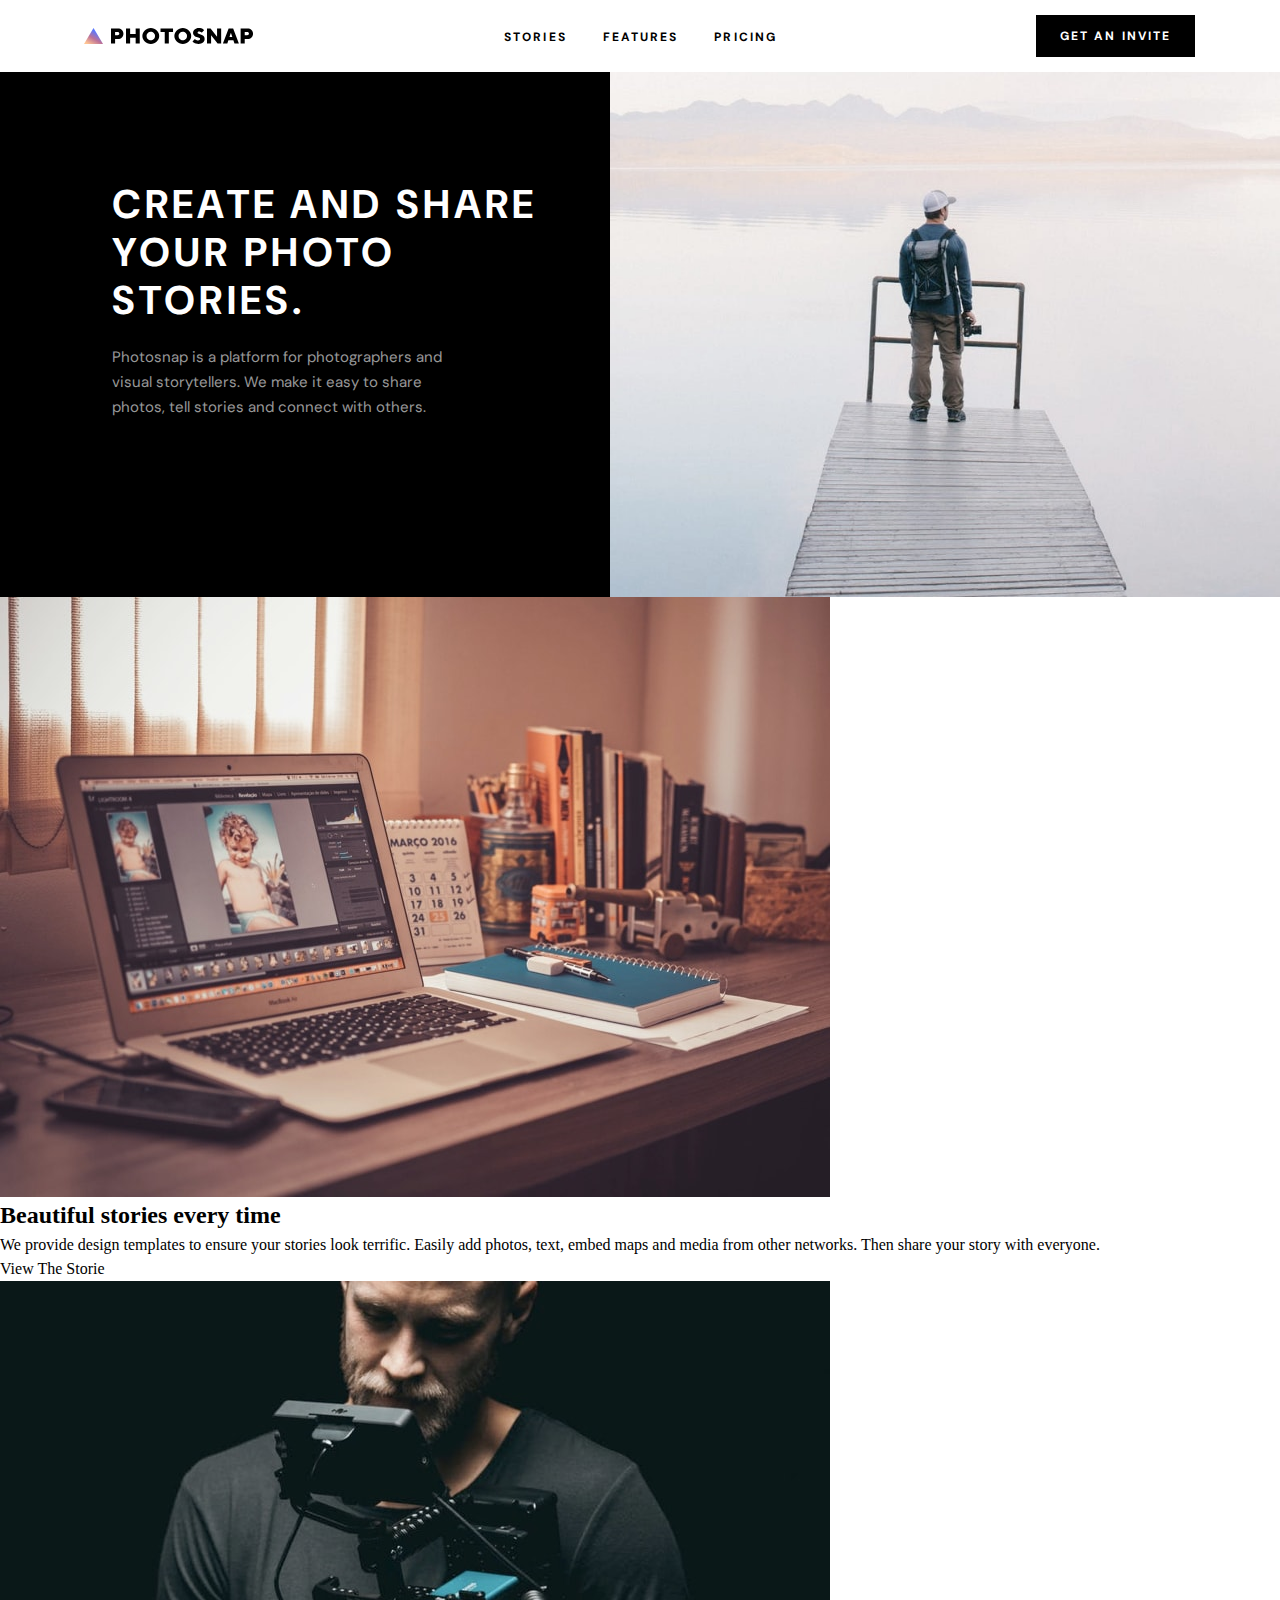
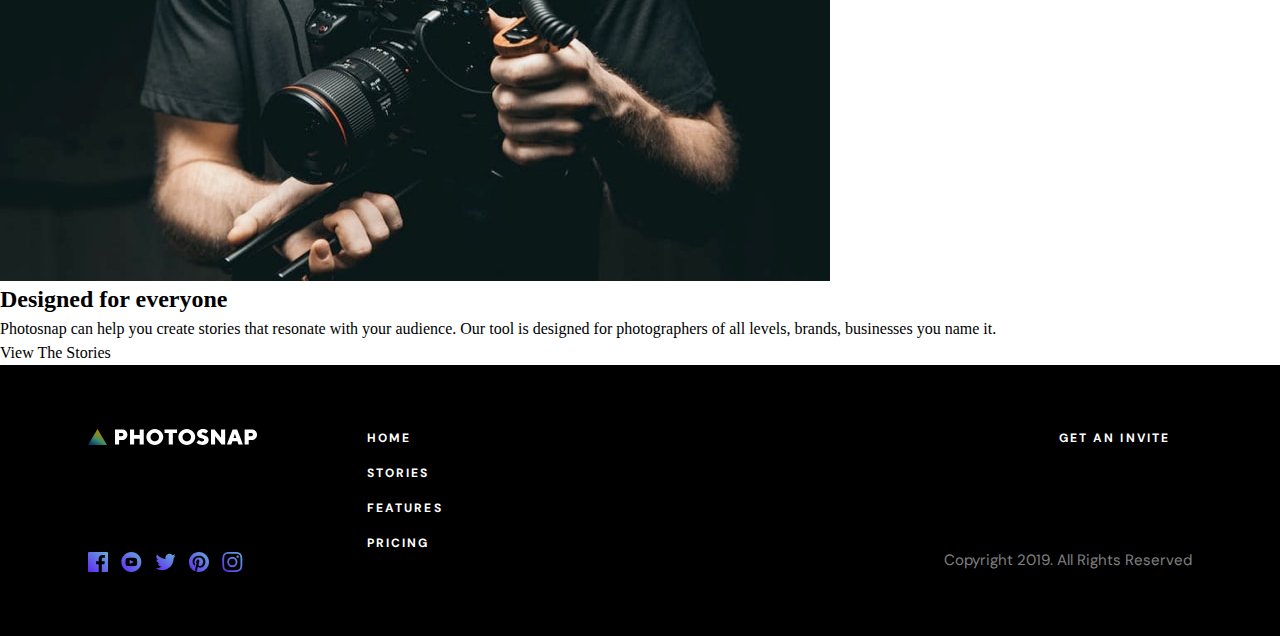
==== index.html @ b0235570 "Benefits Section [HTML]" ====
<!DOCTYPE html>
<html lang="en">
  <head>
    <meta charset="UTF-8" />
    <meta name="viewport" content="width=device-width, initial-scale=1.0" />
    <link rel="stylesheet" href="./css/style.css" />
    <link rel="preconnect" href="https://fonts.googleapis.com" />
    <link rel="preconnect" href="https://fonts.gstatic.com" crossorigin />
    <link
      href="https://fonts.googleapis.com/css2?family=Big+Shoulders+Display:wght@100;200;300;400;500;600;700;800;900&family=DM+Sans:wght@400;500;700&display=swap"
      rel="stylesheet"
    />
    <script src="./js/index.js" defer></script>
    <title>Photosnap</title>
  </head>
  <body>
    <header class="header">
      <div class="header__content">
        <a
          class="header__logo"
          href="./index.html"
          aria-label="Home - Photosnap"
        >
          <img src="./assets/shared/desktop/logo.svg" alt="" />
        </a>
        <nav class="header__nav" aria-label="main">
          <button
            class="header__nav-toggle"
            aria-expanded="false"
            aria-controls="header__nav-menu-list"
            aria-label="menu"
          >
            <span class="header__nav-toggle-line"></span>
            <span class="header__nav-toggle-line"></span>
            <span class="header__nav-toggle-line"></span>
          </button>

          <div class="header__nav-menu">
            <ul class="header__nav-menu-list" role="list">
              <li class="header__nav-menu-item" role="listitem">
                <a href="./stories.html" class="header__nav-menu-link"
                  >Stories</a
                >
              </li>
              <li class="header__nav-menu-item" role="listitem">
                <a href="./features.html" class="header__nav-menu-link"
                  >Features</a
                >
              </li>
              <li class="header__nav-menu-item" role="listitem">
                <a href="./pricing.html" class="header__nav-menu-link"
                  >Pricing</a
                >
              </li>
            </ul>

            <a href="" class="header__nav-menu-btn button">Get an invite</a>
          </div>
        </nav>
      </div>
    </header>

    <main>
      <section class="intro-section">
        <picture class="intro-section__picture">
          <source
            media="(min-width: 62.5rem)"
            srcset="./assets/home/desktop/create-and-share.jpg"
          />
          <source
            media="(min-width: 46.88rem)"
            srcset="./assets/home/tablet/create-and-share.jpg"
          />
          <img src="./assets/home/mobile/create-and-share.jpg" alt="" />
        </picture>

        <div class="intro-section__content">
          <h1 class="intro-section__heading">
            Create and share your photo stories.
          </h1>
          <p class="intro-section__text">
            Photosnap is a platform for photographers and visual storytellers.
            We make it easy to share photos, tell stories and connect with
            others.
          </p>
          <a href="/" class="intro-section__link link">
            <span class="link__text">Get an invite</span>
            <span>
              <img
                class="link__icon"
                src="./assets/shared/desktop/arrow-white.svg"
                alt=""
              />
            </span>
          </a>
        </div>
      </section>

      <section class="benefits-section">
        <div class="benefits-section__row">
          <picture class="benefits-section__picture">
            <source
              media="(min-width: 62.5rem)"
              srcset="./assets/home/desktop/beautiful-stories.jpg"
            />
            <source
              media="(min-width: 46.88rem)"
              srcset="./assets/home/tablet/beautiful-stories.jpg"
            />
            <img src="./assets/home/mobile/beautiful-stories.jpg" alt="" />
          </picture>

          <div class="benefits-section__content benefits-section__content--one">
            <h2
              class="benefits-section__heading benefits-section__heading--black"
            >
              Beautiful stories every time
            </h2>
            <p class="benefits-section__text benefits-section__text--black">
              We provide design templates to ensure your stories look terrific.
              Easily add photos, text, embed maps and media from other networks.
              Then share your story with everyone.
            </p>
            <a href="/" class="benefits-section__link link">
              <span class="link__text link__text--black">View The Storie</span>
              <span>
                <img
                  class="link__icon"
                  src="./assets/shared/desktop/arrow-black.svg"
                  alt=""
                />
              </span>
            </a>
          </div>
        </div>
        <div class="benefits-section__row benefits-section__row--reverse">
          <picture
            class="benefits-section__picture benefits-section__picture--reverse"
          >
            <source
              media="(min-width: 62.5rem)"
              srcset="./assets/home/desktop/designed-for-everyone.jpg"
            />
            <source
              media="(min-width: 46.88rem)"
              srcset="./assets/home/tablet/designed-for-everyone.jpg"
            />
            <img src="./assets/home/mobile/designed-for-everyone.jpg" alt="" />
          </picture>
          <div class="benefits-section__content benefits-section__content--two">
            <h2 class="benefits-section__heading">Designed for everyone</h2>
            <p class="benefits-section__text">
              Photosnap can help you create stories that resonate with your
              audience. Our tool is designed for photographers of all levels,
              brands, businesses you name it.
            </p>
            <a href="/" class="benefits-section__link link">
              <span class="link__text link__text--black">View The Stories</span>
              <span>
                <img
                  class="link__icon"
                  src="./assets/shared/desktop/arrow-black.svg"
                  alt=""
                />
              </span>
            </a>
          </div>
        </div>
      </section>
    </main>

    <footer class="footer">
      <div class="footer__content">
        <div class="footer__content-container footer__content-container--one">
          <a
            href="./index.html"
            class="footer__logo"
            aria-label="Home - Photosnap"
            ><img src="./assets/shared/desktop/logo.svg" alt=""
          /></a>

          <ul class="footer__social-list" role="list">
            <li class="footer__social-item" role="listitem">
              <a href="/" aria-label="Facebook">
                <svg xmlns="http://www.w3.org/2000/svg" width="20" height="20">
                  <defs>
                    <linearGradient id="a" x1="100%" x2="0%" y1="0%" y2="100%">
                      <stop offset="0%" stop-color="#63AFDB" />
                      <stop offset="100%" stop-color="#6028F1" />
                    </linearGradient>
                  </defs>
                  <path
                    fill="url(#a)"
                    d="M18.896 0H1.104C.494 0 0 .494 0 1.104v17.793C0 19.506.494 20 1.104 20h9.58v-7.745H8.076V9.237h2.606V7.01c0-2.583 1.578-3.99 3.883-3.99 1.104 0 2.052.082 2.329.119v2.7h-1.598c-1.254 0-1.496.597-1.496 1.47v1.928h2.989l-.39 3.018h-2.6V20h5.098c.608 0 1.102-.494 1.102-1.104V1.104C20 .494 19.506 0 18.896 0z"
                  />
                </svg>
              </a>
            </li>
            <li class="footer__social-item" role="listitem">
              <a href="/" aria-label="YouTube">
                <svg xmlns="http://www.w3.org/2000/svg" width="21" height="20">
                  <defs>
                    <linearGradient id="a" x1="0%" x2="100%" y1="100%" y2="0%">
                      <stop offset="0%" stop-color="#D3205A" />
                      <stop offset="100%" stop-color="#FF5A5A" />
                    </linearGradient>
                  </defs>
                  <path
                    fill="url(#a)"
                    d="M43.33 0c-5.523 0-10 4.478-10 10 0 5.523 4.477 10 10 10s10-4.477 10-10c0-5.522-4.477-10-10-10zm3.7 14.077c-1.75.12-5.653.12-7.402 0-1.896-.13-2.117-1.059-2.131-4.077.014-3.024.237-3.947 2.131-4.077 1.75-.12 5.652-.12 7.403 0 1.897.13 2.117 1.059 2.132 4.077-.015 3.024-.237 3.947-2.132 4.077zm-5.367-6.029l4.098 1.949-4.098 1.955V8.048z"
                    transform="translate(-33)"
                  />
                </svg>
              </a>
            </li>
            <li class="footer__social-item" role="listitem">
              <a href="/" aria-label="Twitter">
                <svg xmlns="http://www.w3.org/2000/svg" width="21" height="18">
                  <defs>
                    <linearGradient
                      id="a"
                      x1="100%"
                      x2="0%"
                      y1="16.979%"
                      y2="83.021%"
                    >
                      <stop offset="0%" stop-color="#65FFEB" />
                      <stop offset="100%" stop-color="#27718A" />
                    </linearGradient>
                  </defs>
                  <path
                    fill="url(#a)"
                    d="M86.66 3.797a8.192 8.192 0 01-2.357.646 4.11 4.11 0 001.805-2.27 8.22 8.22 0 01-2.606.996 4.096 4.096 0 00-2.995-1.296c-2.65 0-4.596 2.472-3.998 5.038a11.648 11.648 0 01-8.457-4.287 4.109 4.109 0 001.27 5.478 4.086 4.086 0 01-1.858-.513c-.045 1.901 1.318 3.68 3.291 4.075a4.113 4.113 0 01-1.853.07 4.106 4.106 0 003.833 2.85 8.25 8.25 0 01-6.075 1.7 11.616 11.616 0 006.29 1.843c7.618 0 11.922-6.434 11.662-12.205a8.354 8.354 0 002.048-2.124z"
                    transform="translate(-66 -1)"
                  />
                </svg>
              </a>
            </li>
            <li class="footer__social-item" role="listitem">
              <a href="/" aria-label="Pinterest">
                <svg xmlns="http://www.w3.org/2000/svg" width="20" height="20">
                  <defs>
                    <linearGradient id="a" x1="100%" x2="0%" y1="0%" y2="100%">
                      <stop offset="0%" stop-color="#F6C683" />
                      <stop offset="100%" stop-color="#DE3838" />
                    </linearGradient>
                  </defs>
                  <path
                    fill="url(#a)"
                    d="M109.99 0c-5.522 0-10 4.477-10 10 0 4.237 2.636 7.855 6.356 9.312-.088-.791-.167-2.005.035-2.868.181-.78 1.172-4.97 1.172-4.97s-.299-.6-.299-1.486c0-1.39.806-2.428 1.81-2.428.852 0 1.264.64 1.264 1.408 0 .858-.546 2.14-.828 3.33-.236.995.5 1.807 1.48 1.807 1.778 0 3.144-1.874 3.144-4.58 0-2.393-1.72-4.068-4.176-4.068-2.845 0-4.515 2.135-4.515 4.34 0 .859.33 1.781.744 2.281a.3.3 0 01.069.288l-.278 1.133c-.044.183-.145.223-.335.134-1.249-.581-2.03-2.407-2.03-3.874 0-3.154 2.292-6.052 6.608-6.052 3.469 0 6.165 2.473 6.165 5.776 0 3.447-2.173 6.22-5.19 6.22-1.013 0-1.965-.525-2.291-1.148l-.623 2.378c-.226.869-.835 1.958-1.244 2.621.937.29 1.931.446 2.962.446 5.523 0 10-4.477 10-10s-4.477-10-10-10z"
                    transform="translate(-100)"
                  />
                </svg>
              </a>
            </li>
            <li class="footer__social-item" role="listitem">
              <a href="/" aria-label="Instagram">
                <svg xmlns="http://www.w3.org/2000/svg" width="21" height="20">
                  <defs>
                    <linearGradient id="a" x1="0%" x2="50%" y1="100%" y2="0%">
                      <stop offset="0%" stop-color="#FFC593" />
                      <stop offset="51.945%" stop-color="#BC7198" />
                      <stop offset="100%" stop-color="#5A77FF" />
                    </linearGradient>
                  </defs>
                  <path
                    fill="url(#a)"
                    d="M143.32 1.802c2.67 0 2.987.01 4.042.059 2.71.123 3.976 1.409 4.099 4.099.048 1.054.057 1.37.057 4.04 0 2.672-.01 2.988-.057 4.042-.124 2.687-1.387 3.975-4.1 4.099-1.054.048-1.37.058-4.041.058-2.67 0-2.987-.01-4.04-.058-2.718-.124-3.977-1.416-4.1-4.1-.048-1.054-.058-1.37-.058-4.041 0-2.67.01-2.986.058-4.04.124-2.69 1.387-3.977 4.1-4.1 1.054-.048 1.37-.058 4.04-.058zm0-1.802c-2.716 0-3.056.012-4.123.06-3.631.167-5.65 2.182-5.816 5.817-.05 1.067-.061 1.407-.061 4.123s.012 3.057.06 4.123c.167 3.632 2.182 5.65 5.817 5.817 1.067.048 1.407.06 4.123.06s3.057-.012 4.123-.06c3.629-.167 5.652-2.182 5.816-5.817.05-1.066.061-1.407.061-4.123s-.012-3.056-.06-4.122c-.163-3.629-2.18-5.65-5.816-5.817C146.377.01 146.036 0 143.32 0zm0 4.865a5.135 5.135 0 100 10.27 5.135 5.135 0 000-10.27zm0 8.468a3.333 3.333 0 110-6.666 3.333 3.333 0 010 6.666zm5.338-9.87a1.2 1.2 0 100 2.4 1.2 1.2 0 000-2.4z"
                    transform="translate(-133)"
                  />
                </svg>
              </a>
            </li>
          </ul>

          <nav class="footer__nav">
            <ul class="footer__nav-list" role="list">
              <li class="footer__nav-item" role="listitem">
                <a class="footer__nav-link" href="./index.html">Home</a>
              </li>
              <li class="footer__nav-item" role="listitem">
                <a class="footer__nav-link" href="./stories.html">Stories</a>
              </li>
              <li class="footer__nav-item" role="listitem">
                <a class="footer__nav-link" href="./features.html">Features</a>
              </li>
              <li class="footer__nav-item" role="listitem">
                <a class="footer__nav-link" href="./pricing.html">Pricing</a>
              </li>
            </ul>
          </nav>
        </div>
        <div class="footer__content-container footer__content-container--two">
          <a href="/" class="footer__link">
            <span class="footer__link-text">Get an invite</span>
            <span>
              <img
                class="footer__link-icon"
                src="./assets/shared/desktop/arrow-white.svg"
                alt=""
              />
            </span>
          </a>
          <p class="footer__copyright">Copyright 2019. All Rights Reserved</p>
        </div>
      </div>
    </footer>
  </body>
</html>
---- css/style.css ----
*,
*::before,
*::after {
  margin: 0;
  padding: 0;
  box-sizing: border-box;
  -webkit-box-sizing: border-box;
}

html:focus-within {
  scroll-behavior: smooth;
}

body {
  line-height: 1.5;
  text-rendering: optimizeSpeed;
}

img,
picture,
video,
canvas,
svg {
  max-width: 100%;
  display: block;
}

a {
  text-decoration: none;
  color: inherit;
}

p,
h1,
h2,
h3,
h4,
h5,
h6 {
  overflow-wrap: break-word;
}

ol,
ul {
  list-style: none;
}

input,
button,
textarea,
select {
  font: inherit;
  border: none;
}

a,
button {
  cursor: pointer;
}

.visually-hidden {
  border: 0 !important;
  clip: rect(1px, 1px, 1px, 1px) !important;
  -webkit-clip-path: inset(50%) !important;
  clip-path: inset(50%) !important;
  height: 1px !important;
  overflow: hidden !important;
  margin: -1px !important;
  padding: 0 !important;
  position: absolute !important;
  width: 1px !important;
  white-space: nowrap !important;
}

@media (prefers-reduced-motion: reduce) {
  html:focus-within {
    scroll-behavior: auto;
  }

  *,
  *::before,
  *::after {
    animation-duration: 0.01ms !important;
    animation-iteration-count: 1 !important;
    transition-duration: 0.01ms !important;
    scroll-behavior: auto !important;
  }
}

/* *********************** */
/* VARIABLES */
/* *********************** */

:root {
  --Font-Family: "DM Sans", sans-serif;

  --Primary-Color: hsl(0, 0%, 0%);
  --Secondary-Color: hsl(0, 0%, 87%);
  --Tertiary-Color: hsl(0, 0%, 100%);

  --Primary-Accent: hsla(0, 0%, 0%, 0.1);
}

/* *********************** */
/* BODY */
/* *********************** */

body {
  background: var(--Tertiary-Color);
}

/* *********************** */
/* HEADER */
/* *********************** */

.header {
  width: 100%;

  top: 0;
  z-index: 999;
}

.header__content {
  max-width: 74.38rem;
  position: relative;
  z-index: 99;

  display: flex;
  flex-direction: row;
  align-items: center;
  justify-content: space-between;

  background: var(--Tertiary-Color);

  padding: 0.94rem 1.5rem 0.94rem 1.5rem;
  margin: 0 auto 0 auto;
}

.header__logo {
  width: 10.63rem;
  height: 1rem;
}

@media (min-width: 47.5em) {
  .header__content {
    flex-direction: row;
    gap: 1.81rem;

    padding: 0.94rem 2.5rem 0.94rem 2.44rem;
  }

  .header__logo {
    width: 15.63rem;
    height: 1rem;
  }
}

@media (min-width: 62.5em) {
  .header__content {
    gap: 0;
  }
}

/* *********************** */
/* NAV */
/* *********************** */

[aria-controls="header__nav-menu-list"] {
  all: unset;
  display: block;

  z-index: 7;

  padding: 0.63rem;

  cursor: pointer;
}

[aria-controls="header__nav-menu-list"] .header__nav-toggle-line {
  display: block;
  width: 1.75rem;
  height: 0.13rem;

  background: var(--Primary-Color);
  margin-block: 0.25rem;
  border-radius: 0.25rem;

  transition: transform 0.5s, opacity 0.25s;
}

[aria-controls="header__nav-menu-list"][aria-expanded="true"]
  .header__nav-toggle-line:nth-child(1) {
  transform: translateY(4px) rotate(45deg);
}

[aria-controls="header__nav-menu-list"][aria-expanded="true"]
  .header__nav-toggle-line:nth-child(2) {
  opacity: 0;
}

[aria-controls="header__nav-menu-list"][aria-expanded="true"]
  .header__nav-toggle-line:nth-child(3) {
  transform: translateY(-8px) rotate(-45deg);
}

[aria-expanded="false"] + .header__nav-menu {
  transform: translateY(-100%);
  visibility: hidden;
}

.header__nav-menu {
  width: 100%;
  min-height: 15.81rem;

  position: absolute;
  top: 5.31rem;
  left: 0;
  bottom: 0;
  z-index: 4;

  display: flex;
  flex-direction: column;
  align-items: center;
  justify-content: space-between;
  gap: 1.25rem;

  text-align: center;

  padding: 1.06rem 1.81rem 2rem 2rem;
  background: var(--Tertiary-Color);

  transition: transform 0.6s cubic-bezier(0.68, -0.55, 0.27, 1.55),
    visibility 0.3s linear;

  overflow: auto;
}

.header__nav-menu-list {
  width: 100%;

  display: flex;
  flex-direction: column;
  gap: 1rem;

  border-bottom: solid 1px var(--Primary-Accent);
  padding-bottom: 1.25rem;
}

.header__nav-menu-link {
  text-align: center;
  font-size: 0.94rem;
  font-family: var(--Font-Family);
  font-weight: 700;
  letter-spacing: 0.16rem;
  text-transform: uppercase;
  color: var(--Primary-Color);
}

.button {
  width: 100%;
  text-align: center;
  font-size: 0.94rem;
  font-family: var(--Font-Family);
  font-weight: 700;
  letter-spacing: 0.16rem;
  text-transform: uppercase;
  color: var(--Tertiary-Color);

  background: var(--Primary-Color);
}

.header__nav-menu-btn {
  padding: 0.88rem 3.75rem;
}

.disable-scroll::before {
  content: "";
  position: fixed;
  top: 0;
  left: 0;
  width: 100%;
  height: 100%;
  background-color: var(--Primary-Accent);
  z-index: 3;
}

.disable-scroll {
  overflow: hidden;
}

@media (min-width: 47.5em) {
  .header__nav {
    width: 100%;

    display: flex;
    justify-content: space-between;
    align-items: center;
  }

  [aria-controls="header__nav-menu-list"] {
    all: unset;
    display: none;
    position: relative;
    z-index: 1;
  }

  [aria-expanded="false"] + .header__nav-menu {
    transform: none;
    visibility: visible;
  }

  .header__nav-menu {
    width: 100%;
    min-height: auto;

    position: initial;
    top: 0;
    right: 0;

    flex-direction: row;
    align-items: center;
    gap: 2.69rem;

    padding: 0;

    background: transparent;
  }

  .header__nav-menu-list {
    flex-direction: row;
    align-items: center;
    justify-content: center;
    gap: 2.25rem;

    border-bottom: none;

    padding-bottom: 0;
  }

  .header__nav-menu-link {
    font-size: 0.75rem;
    letter-spacing: 0.13rem;
  }

  .button {
    font-size: 0.75rem;
    letter-spacing: 0.13rem;
  }

  .header__nav-menu-btn {
    max-width: 9.94rem;

    padding: 0.75rem 1.5rem;
  }

  .disable-scroll::before {
    position: absolute;

    background-color: transparent;
  }

  .disable-scroll {
    overflow: auto;
  }
}

/* *********************** */
/* INTRO - SECTION */
/* *********************** */

.intro-section {
  display: grid;
  grid-template-areas:
    "picture"
    "content";
  background: var(--Primary-Color);
}

.intro-section__picture {
  grid-area: picture;

  width: 100%;
  height: 100%;
}

.intro-section__picture img {
  width: 100%;
  height: 100%;
  object-fit: cover;
}

.intro-section__content {
  grid-area: content;
  padding: 4.5rem 1.5rem 4.5rem 2.06rem;
}

.intro-section__content-stories {
  padding: 3rem 1.75rem 3rem 1.81rem;
}

.intro-section__content-features,
.intro-section__content-pricing {
  padding: 4.5rem 1.75rem 4.5rem 1.81rem;
}

.intro-section__feature-text {
  color: var(--Tertiary-Color);
  font-size: 0.75rem;
  font-family: var(--Font-Family);
  font-weight: 700;
  line-height: normal;
  letter-spacing: 0.13rem;
  text-transform: uppercase;

  margin-bottom: 1rem;
}

.intro-section__heading {
  color: var(--Tertiary-Color);
  font-size: 2rem;
  font-family: var(--Font-Family);
  font-weight: 700;
  line-height: 1.25;
  letter-spacing: 0.21rem;
  text-transform: uppercase;

  margin-bottom: 1rem;
}

.intro-section__info {
  display: flex;
  align-items: start;
  gap: 0.56rem;

  color: var(--Tertiary-Color);
  font-size: 13px;
  font-family: var(--Font-Family);
  font-weight: 400;

  margin-bottom: 24px;
}

.intro-section__info-date {
  opacity: 0.75;
}

.intro-section__text {
  max-width: 36ch;

  color: hsla(0, 0%, 100%, 0.6);
  font-size: 0.94rem;
  font-family: var(--Font-Family);
  font-style: normal;
  font-weight: 400;
  line-height: 1.67;
}

.intro-section__link {
  display: flex;
  align-items: center;
  gap: 1.13rem;

  margin-top: 1.5rem;
}

.intro-section__link-text {
  color: var(--Tertiary-Color);
  font-size: 0.75rem;
  font-family: var(--Font-Family);
  font-weight: 700;
  letter-spacing: 0.13rem;
  text-transform: uppercase;
}

@media (min-width: 46.88rem) {
  .intro-section {
    grid-template-areas: "content picture";
    grid-template-columns: 30.94rem 1fr;
    align-items: center;
  }

  .intro-section__stories {
    position: relative;

    grid-template-areas: "picture";
    grid-template-columns: 1fr;
    align-items: center;
  }

  .intro-section__content {
    grid-area: content;
    padding: 4.63rem 3.38rem 4.5rem 3.38rem;
  }

  .intro-section__content-stories {
    max-width: 29.25rem;
    position: absolute;
    top: 52%;
    transform: translateY(-50%);

    padding: 2.44rem;
  }

  .intro-section__heading {
    font-size: 2.5rem;
    line-height: 1.2;
    letter-spacing: 0.26rem;

    margin-bottom: 1.31rem;
  }

  .intro-section__link {
    margin-top: 2.88rem;
  }
}

@media (min-width: 62.5rem) {
  .intro-section {
    grid-template-columns: 38.13rem 1fr;
  }

  .intro-section__stories {
    position: relative;

    grid-template-areas: "picture";
    grid-template-columns: 1fr;
    align-items: center;
  }

  .intro-section__content {
    grid-area: content;
    padding: 4.57rem 3.38rem 4.5rem 7rem;
  }

  .intro-section__content-stories {
    max-width: 29.25rem;
    position: absolute;
    top: 52%;
    transform: translateY(-50%);
    left: 4.56rem;

    padding: 2.44rem 2.44rem 2.44rem 2.44rem;
  }

  .intro-section__text {
    max-width: 36ch;
  }
}

/* *********************** */
/* FOOTER */
/* *********************** */

.footer {
  padding: 3.5rem 2.06rem;

  background: var(--Primary-Color);
}

.footer__content {
  max-width: 69rem;

  display: flex;
  flex-direction: column;

  margin: 0 auto;
}

.footer__content-container--one {
  display: grid;
  grid-template-areas:
    "footer__logo"
    "footer__social"
    "footer__nav";
}

.footer__logo {
  grid-area: footer__logo;

  display: grid;
  place-content: center;
}

.footer__logo img {
  filter: invert(100%);
  margin-bottom: 2rem;
}

.footer__social-list {
  grid-area: footer__social;

  display: flex;
  align-items: center;
  justify-content: center;
  gap: 0.81rem;

  margin-bottom: 3.13rem;
}

.footer__nav-list {
  grid-area: footer__nav;

  display: flex;
  flex-direction: column;
  gap: 1.19rem;

  text-align: center;

  margin-bottom: 7.56rem;
}

.footer__nav-list li {
  color: var(--Tertiary-Color);
  font-size: 0.75rem;
  font-family: var(--Font-Family);
  font-weight: 700;
  letter-spacing: 0.13rem;
  text-transform: uppercase;
}

.footer__content-container--two {
  display: flex;
  flex-direction: column;
  justify-content: space-between;
  gap: 2.13rem;
}

.footer__link {
  position: relative;

  display: flex;
  justify-content: center;
  align-items: center;
  gap: 1.38rem;
}

.footer__link-text {
  color: var(--Tertiary-Color);
  font-size: 0.75rem;
  font-family: var(--Font-Family);
  font-weight: 700;
  letter-spacing: 0.13rem;
  text-transform: uppercase;
}

.footer__copyright {
  color: hsla(0, 0%, 100%, 0.5);
  text-align: center;
  font-size: 0.94rem;
  font-family: var(--Font-Family);
  font-weight: 400;
}

@media (min-width: 46.88rem) {
  .footer {
    padding: 4rem 2.5rem;
  }

  .footer__content {
    flex-direction: row;
    justify-content: space-between;
  }

  .footer__content-container--one {
    display: grid;
    grid-template-areas:
      "footer__logo"
      "footer__nav"
      "footer__social";
  }

  .footer__logo {
    place-content: start;
  }

  .footer__social-list {
    justify-content: start;
    gap: 0.81rem;

    margin-bottom: 0;
  }

  .footer__nav-list {
    flex-direction: row;
    gap: 1.19rem;

    margin-bottom: 4.5rem;
  }
}

@media (min-width: 62.5rem) {
  .footer__content-container--one {
    display: grid;

    grid-template-areas:
      "footer__logo footer__nav"
      "footer__social footer__nav";

    column-gap: 6.81rem;
  }

  .footer__nav-list {
    flex-direction: column;
    gap: 1.06rem;

    text-align: start;

    margin-bottom: 0;
  }

  .footer__link {
    position: relative;

    justify-content: end;

    gap: 1.38rem;
  }
}
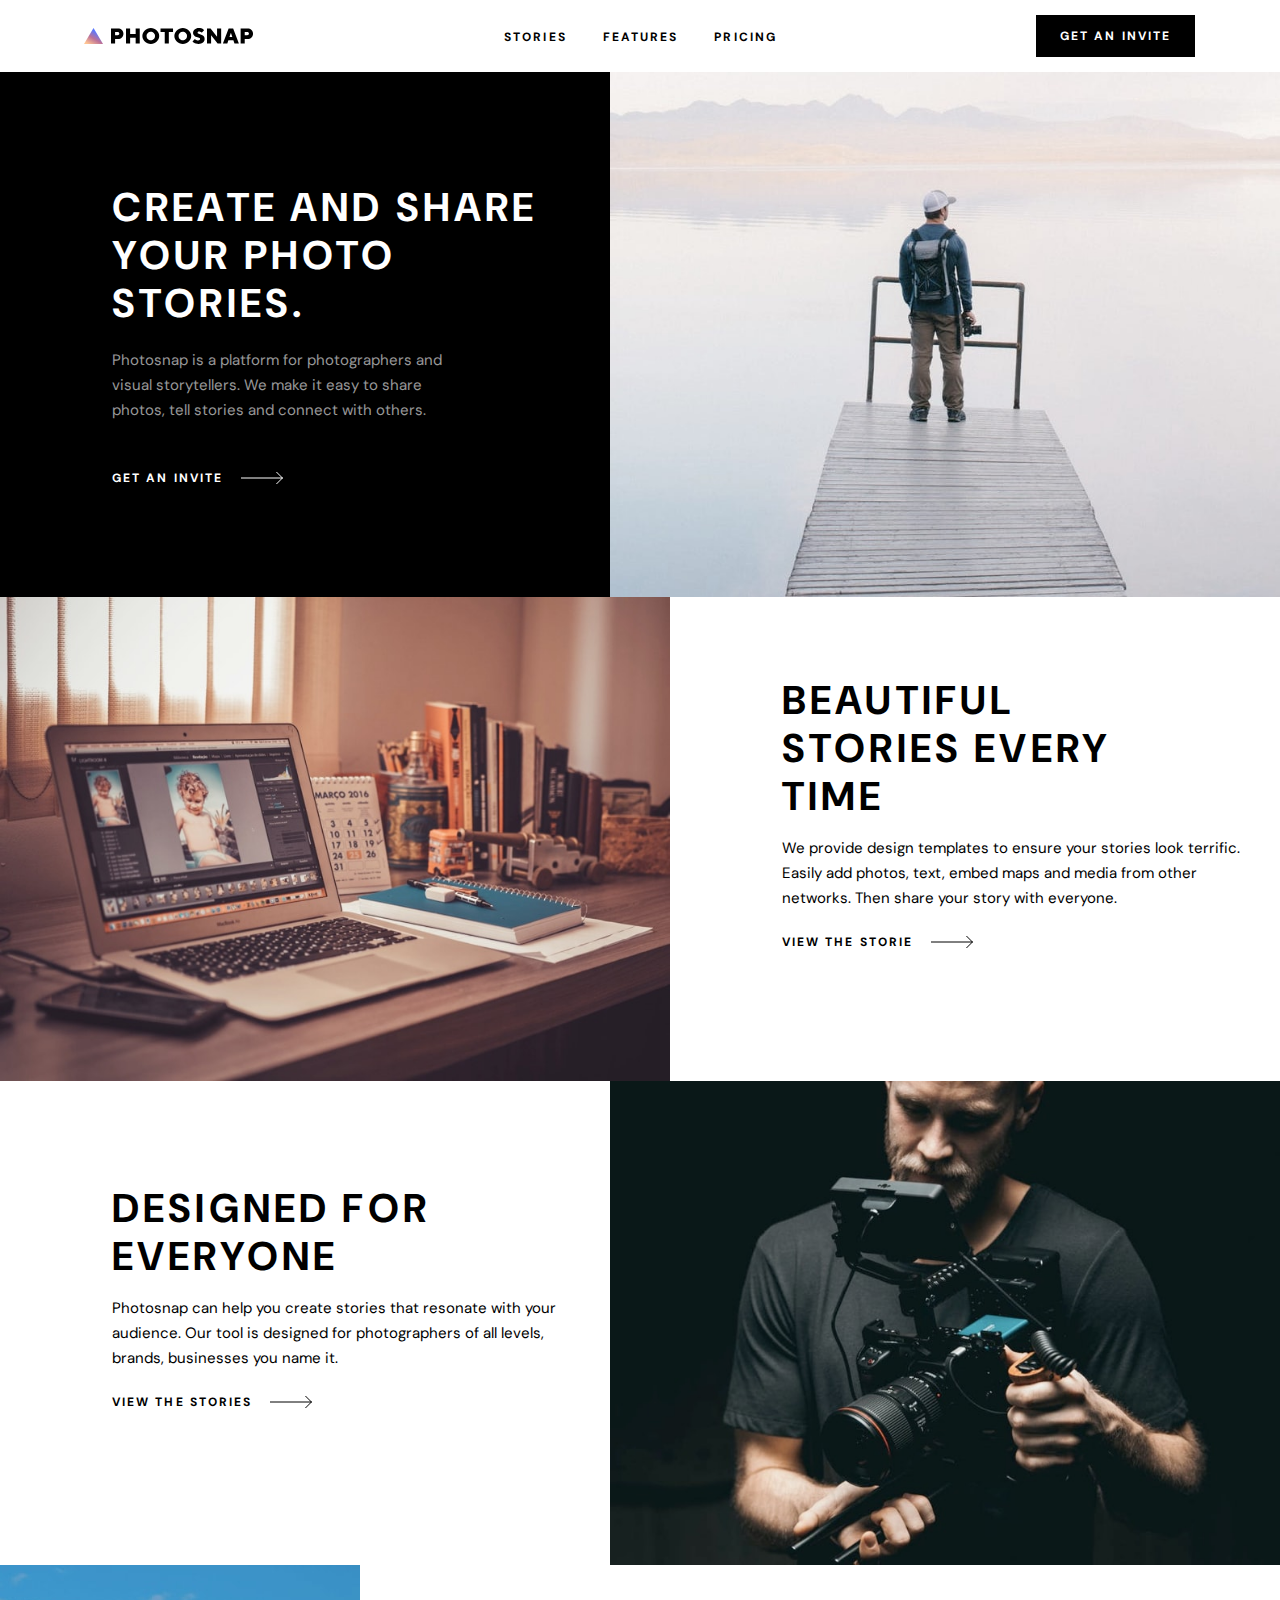
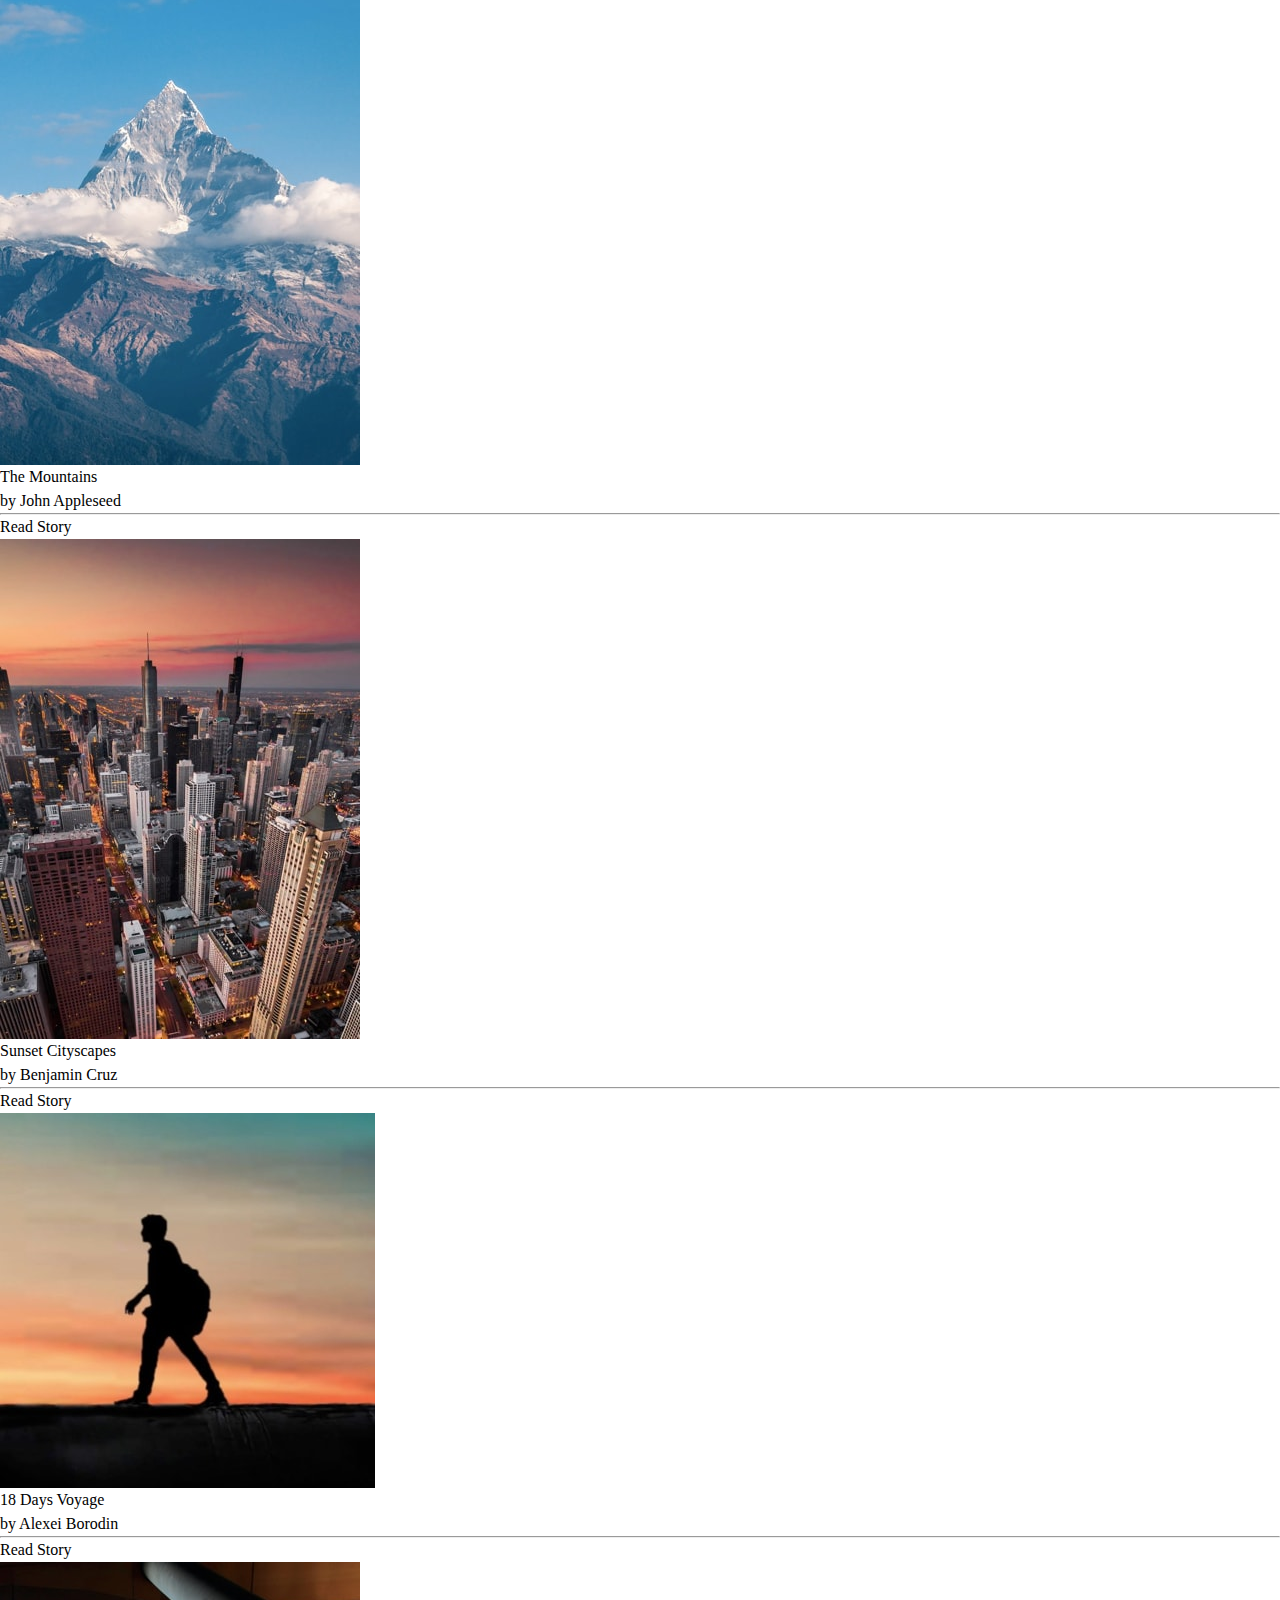
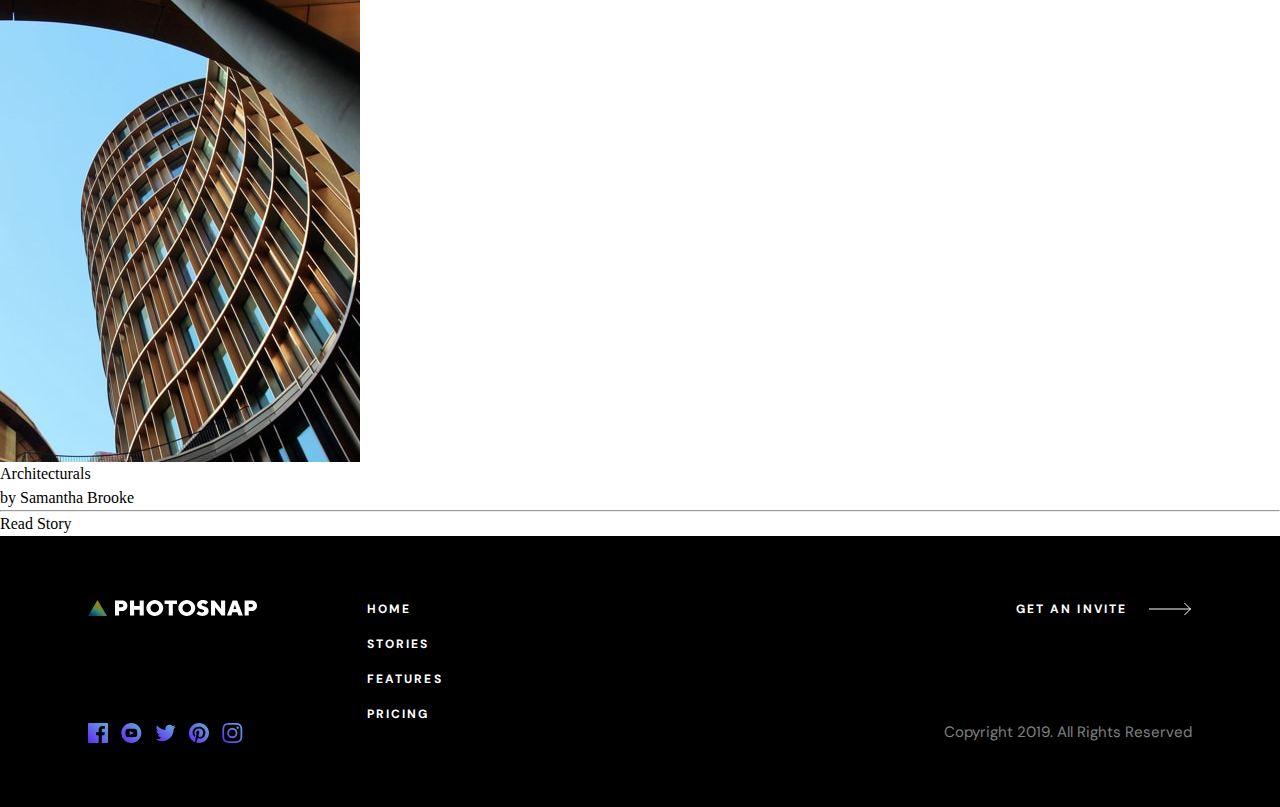
==== commit 5603abb4: "Stories Section [HTML]" ====
--- a/index.html
+++ b/index.html
@@ -167,6 +167,74 @@
           </div>
         </div>
       </section>
+
+      <section class="stories-section">
+        <figure class="stories-section__figure">
+          <picture class="stories-section__picture section__picture">
+            <source
+              media="(min-width: 62.5rem)"
+              srcset="./assets/stories/desktop/mountains.jpg"
+            />
+            <img src="./assets/stories/mobile/mountains.jpg" alt="" />
+          </picture>
+          <figcaption class="stories-section__figcaption">
+            <p class="figcaption__heading">The Mountains</p>
+            <p class="figcaption__photographer">by John Appleseed</p>
+            <hr />
+            <a href="" class="figcaption__link">Read Story</a>
+          </figcaption>
+        </figure>
+
+        <figure class="stories-section__figure">
+          <picture class="stories-section__picture section__picture">
+            <source
+              media="(min-width: 62.5rem)"
+              srcset="./assets/stories/desktop/cityscapes.jpg"
+            />
+            <img src="./assets/stories/mobile/cityscapes.jpg" alt="" />
+          </picture>
+          <figcaption class="stories-section__figcaption">
+            <p class="figcaption__heading">Sunset Cityscapes</p>
+            <p class="figcaption__photographer">by Benjamin Cruz</p>
+            <hr />
+            <a href="" class="figcaption__link">Read Story</a>
+          </figcaption>
+        </figure>
+
+        <figure class="stories-section__figure">
+          <picture
+            class="stories-section__picture section__picture section__picture"
+          >
+            <source
+              media="(62.5rem)"
+              srcset="./assets/stories/desktop/18-days-voyage.jpg"
+            />
+            <img src="./assets/stories/mobile/18-days-voyage.jpg" alt="" />
+          </picture>
+          <figcaption class="stories-section__figcaption">
+            <p class="figcaption__heading">18 Days Voyage</p>
+            <p class="figcaption__photographer">by Alexei Borodin</p>
+            <hr />
+            <a href="" class="figcaption__link">Read Story</a>
+          </figcaption>
+        </figure>
+
+        <figure class="stories-section__figure">
+          <picture class="stories-section__picture section__picture">
+            <source
+              media="(min-width: 62.5rem)"
+              srcset="./assets/stories/desktop/architecturals.jpg"
+            />
+            <img src="./assets/stories/mobile/architecturals.jpg" alt="" />
+          </picture>
+          <figcaption class="stories-section__figcaption">
+            <p class="figcaption__heading">Architecturals</p>
+            <p class="figcaption__photographer">by Samantha Brooke</p>
+            <hr />
+            <a href="/" class="figcaption__link">Read Story</a>
+          </figcaption>
+        </figure>
+      </section>
     </main>
 
     <footer class="footer">
--- a/css/style.css
+++ b/css/style.css
@@ -391,7 +391,7 @@
 
 .intro-section__content {
   grid-area: content;
-  padding: 4.5rem 1.5rem 4.5rem 2.06rem;
+  padding: 4.5rem 1.5rem 4.25rem 2.06rem;
 }
 
 .intro-section__content-stories {
@@ -455,15 +455,17 @@
   line-height: 1.67;
 }
 
-.intro-section__link {
+.link {
   display: flex;
   align-items: center;
   gap: 1.13rem;
-
+}
+
+.intro-section__link {
   margin-top: 1.5rem;
 }
 
-.intro-section__link-text {
+.link__text {
   color: var(--Tertiary-Color);
   font-size: 0.75rem;
   font-family: var(--Font-Family);
@@ -548,6 +550,100 @@
 }
 
 /* *********************** */
+/* BENEFITS - SECTION */
+/* *********************** */
+
+.benefits-section__content {
+  padding: 4.5rem 1.5rem 4.44rem 2.06rem;
+}
+
+.benefits-section__content--two {
+  padding: 5.75rem 1.5rem 5.75rem 2.06rem;
+}
+
+.benefits-section__row {
+  display: grid;
+  grid-template-areas: "picture " "content";
+}
+
+.benefits-section__picture--reverse {
+  grid-area: picture;
+}
+
+.benefits-section__picture img {
+  width: 100%;
+  height: 100%;
+}
+
+.benefits-section__heading {
+  max-width: 12ch;
+
+  font-size: 2rem;
+  font-family: var(--Font-Family);
+  font-weight: 700;
+  line-height: 1.25;
+  letter-spacing: 0.21rem;
+  text-transform: uppercase;
+
+  margin-bottom: 1rem;
+}
+
+.benefits-section__text {
+  font-size: 0.94rem;
+  font-family: var(--Font-Family);
+  font-weight: 400;
+  line-height: 1.67;
+
+  margin-bottom: 1.38rem;
+}
+
+.benefits-section__heading--black,
+.benefits-section__text--black,
+.link__text--black {
+  color: var(--Primary-Color);
+}
+
+@media (min-width: 46.88em) {
+  .benefits-section__row {
+    grid-template-areas: "picture content ";
+    align-items: center;
+  }
+
+  .benefits-section__row--reverse {
+    grid-template-areas: "content picture";
+  }
+
+  .benefits-section__content {
+    max-width: 30.94rem;
+
+    padding: 1.25rem 1.5rem 4.44rem 3.38rem;
+  }
+
+  .benefits-section__heading {
+    max-width: 12ch;
+
+    font-size: 2.5rem;
+    line-height: 1.2;
+    letter-spacing: 0.26rem;
+    text-transform: uppercase;
+
+    margin-bottom: 16px;
+  }
+
+  .benefits-section__text {
+    margin-bottom: 1.38rem;
+  }
+}
+
+@media (min-width: 62.5em) {
+  .benefits-section__content {
+    max-width: 38.13rem;
+
+    padding: 1.25rem 1.5rem 4.44rem 7rem;
+  }
+}
+
+/* *********************** */
 /* FOOTER */
 /* *********************** */
 
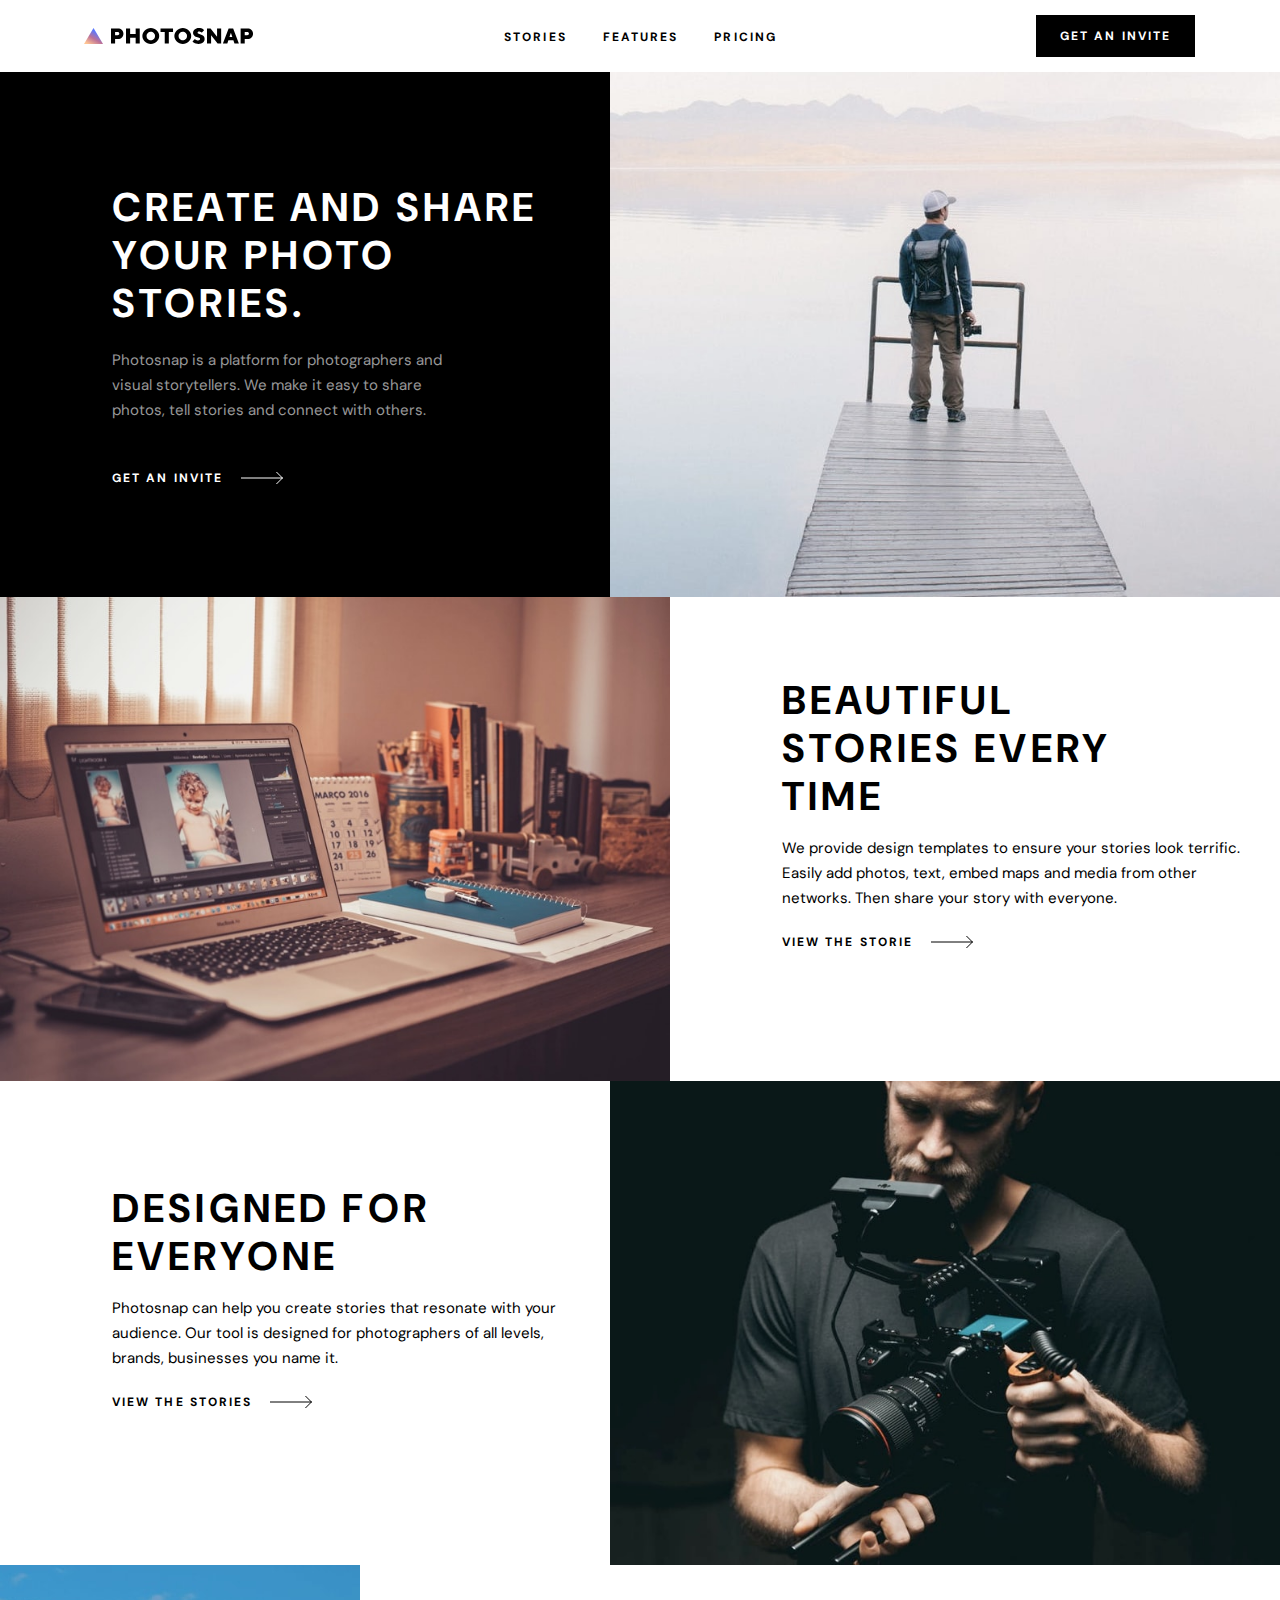
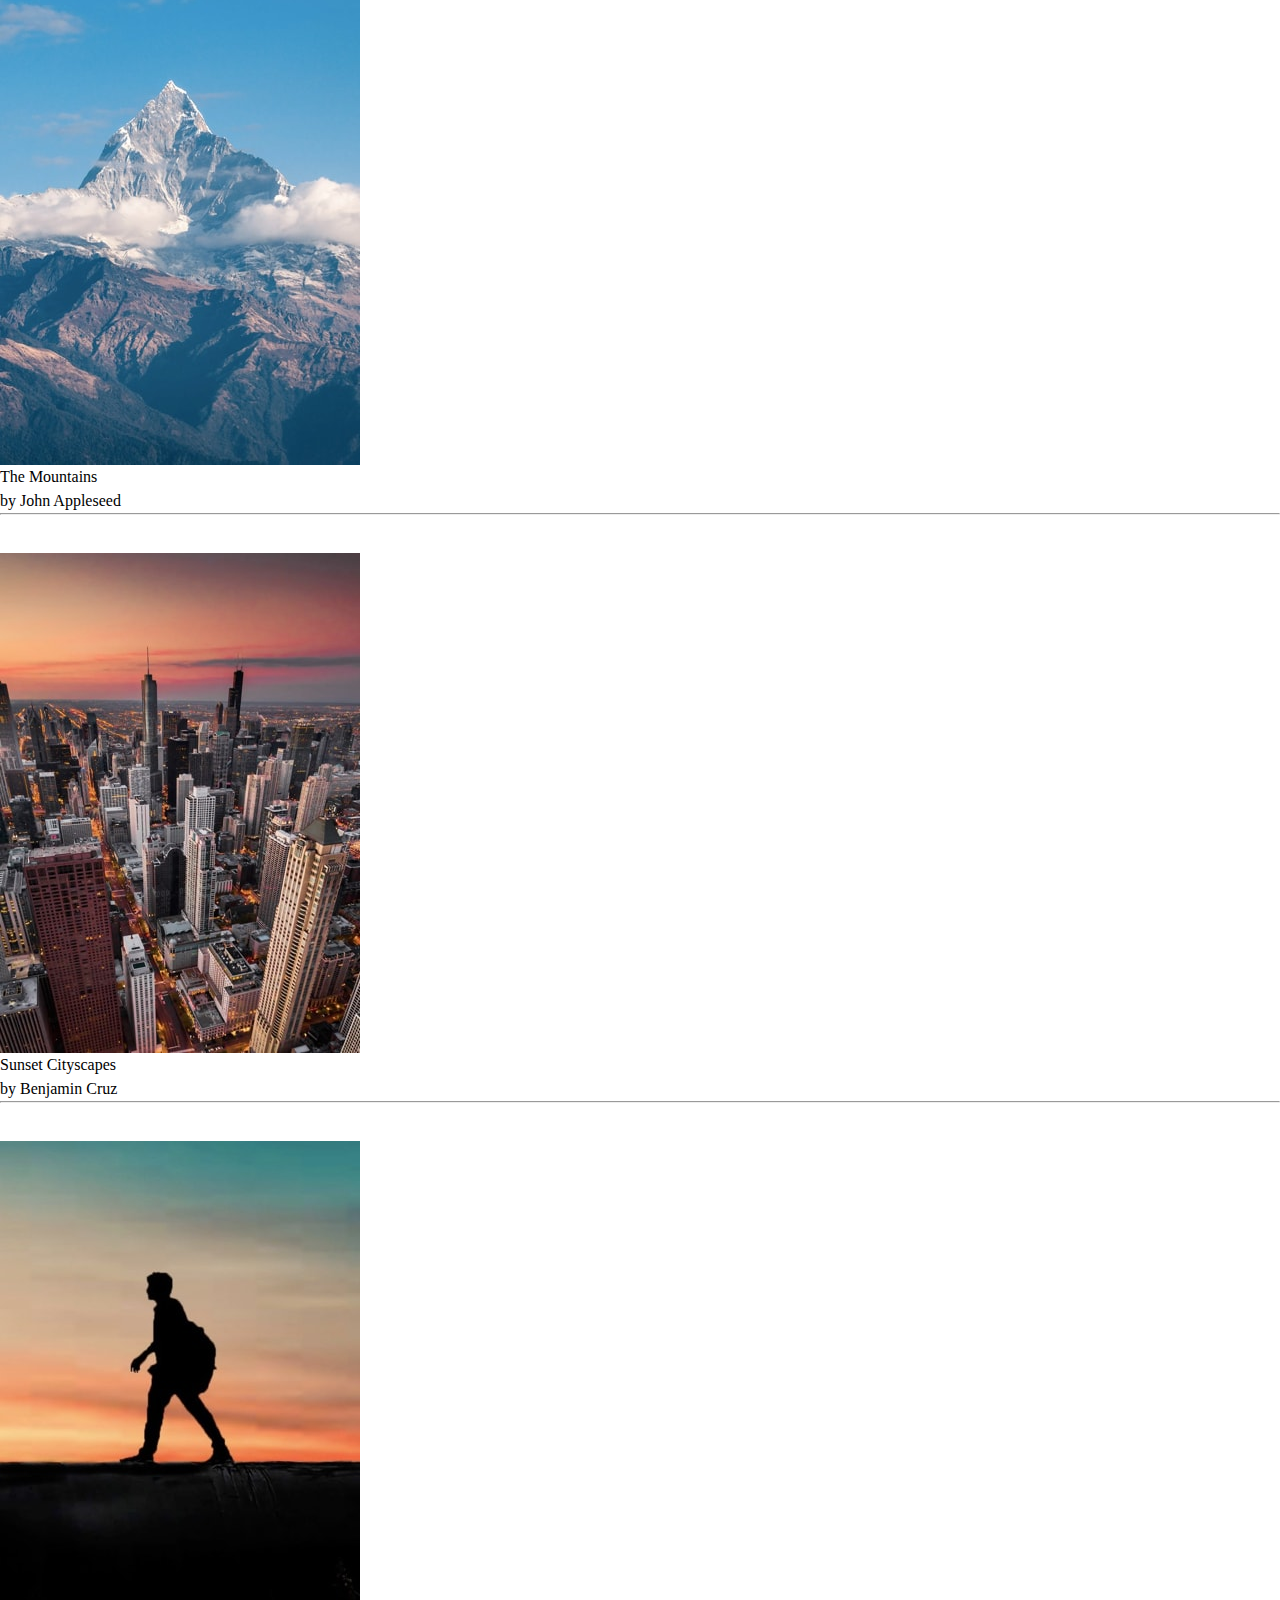
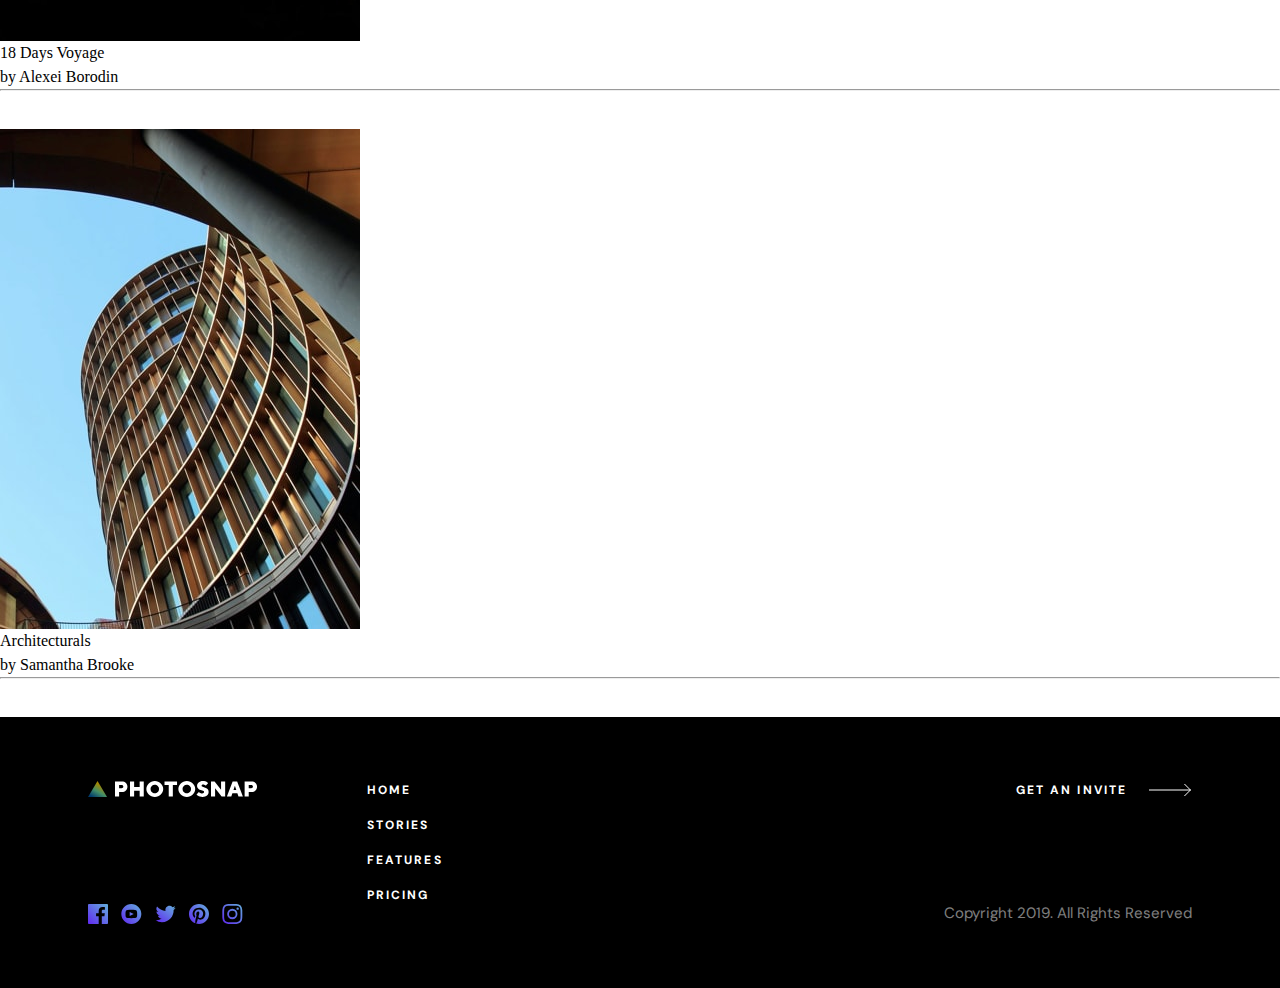
==== commit 1e2b48d5: "Stories Section - Class Update [UPDATE][HTML]" ====
--- a/index.html
+++ b/index.html
@@ -169,69 +169,109 @@
       </section>
 
       <section class="stories-section">
-        <figure class="stories-section__figure">
+        <figure class="stories-section__figure stories-section__figure--one">
           <picture class="stories-section__picture section__picture">
             <source
-              media="(min-width: 62.5rem)"
+              media="(min-width: 46.88rem)"
               srcset="./assets/stories/desktop/mountains.jpg"
             />
             <img src="./assets/stories/mobile/mountains.jpg" alt="" />
           </picture>
           <figcaption class="stories-section__figcaption">
-            <p class="figcaption__heading">The Mountains</p>
-            <p class="figcaption__photographer">by John Appleseed</p>
+            <div class="stories-section__figcaption-content">
+              <p class="figcaption__heading">The Mountains</p>
+              <p class="figcaption__photographer">by John Appleseed</p>
+            </div>
             <hr />
-            <a href="" class="figcaption__link">Read Story</a>
+            <a href="/" class="figcaption__link">
+              <span class="link__text">Read Story</span>
+              <span
+                ><img
+                  class="link__icon"
+                  src="./assets/shared/desktop/arrow-white.svg"
+                  alt=""
+              /></span>
+            </a>
           </figcaption>
         </figure>
 
-        <figure class="stories-section__figure">
+        <figure class="stories-section__figure stories-section__figure--two">
           <picture class="stories-section__picture section__picture">
             <source
-              media="(min-width: 62.5rem)"
+              media="(min-width: 46.88rem)"
               srcset="./assets/stories/desktop/cityscapes.jpg"
             />
             <img src="./assets/stories/mobile/cityscapes.jpg" alt="" />
           </picture>
           <figcaption class="stories-section__figcaption">
-            <p class="figcaption__heading">Sunset Cityscapes</p>
-            <p class="figcaption__photographer">by Benjamin Cruz</p>
+            <div class="stories-section__figcaption-content">
+              <p class="figcaption__heading">Sunset Cityscapes</p>
+              <p class="figcaption__photographer">by Benjamin Cruz</p>
+            </div>
             <hr />
-            <a href="" class="figcaption__link">Read Story</a>
+            <a href="/" class="figcaption__link">
+              <span class="link__text">Read Story</span>
+              <span
+                ><img
+                  class="link__icon"
+                  src="./assets/shared/desktop/arrow-white.svg"
+                  alt=""
+              /></span>
+            </a>
           </figcaption>
         </figure>
 
-        <figure class="stories-section__figure">
+        <figure class="stories-section__figure stories-section__figure--three">
           <picture
             class="stories-section__picture section__picture section__picture"
           >
             <source
-              media="(62.5rem)"
+              media="(min-width: 46.88rem)"
               srcset="./assets/stories/desktop/18-days-voyage.jpg"
             />
             <img src="./assets/stories/mobile/18-days-voyage.jpg" alt="" />
           </picture>
           <figcaption class="stories-section__figcaption">
-            <p class="figcaption__heading">18 Days Voyage</p>
-            <p class="figcaption__photographer">by Alexei Borodin</p>
+            <div class="stories-section__figcaption-content">
+              <p class="figcaption__heading">18 Days Voyage</p>
+              <p class="figcaption__photographer">by Alexei Borodin</p>
+            </div>
             <hr />
-            <a href="" class="figcaption__link">Read Story</a>
+            <a href="/" class="figcaption__link">
+              <span class="link__text">Read Story</span>
+              <span
+                ><img
+                  class="link__icon"
+                  src="./assets/shared/desktop/arrow-white.svg"
+                  alt=""
+              /></span>
+            </a>
           </figcaption>
         </figure>
 
-        <figure class="stories-section__figure">
+        <figure class="stories-section__figure stories-section__figure--four">
           <picture class="stories-section__picture section__picture">
             <source
-              media="(min-width: 62.5rem)"
+              media="(min-width: 46.88rem)"
               srcset="./assets/stories/desktop/architecturals.jpg"
             />
             <img src="./assets/stories/mobile/architecturals.jpg" alt="" />
           </picture>
           <figcaption class="stories-section__figcaption">
-            <p class="figcaption__heading">Architecturals</p>
-            <p class="figcaption__photographer">by Samantha Brooke</p>
+            <div class="stories-section__figcaption-content">
+              <p class="figcaption__heading">Architecturals</p>
+              <p class="figcaption__photographer">by Samantha Brooke</p>
+            </div>
             <hr />
-            <a href="/" class="figcaption__link">Read Story</a>
+            <a href="/" class="figcaption__link">
+              <span class="link__text">Read Story</span>
+              <span
+                ><img
+                  class="link__icon"
+                  src="./assets/shared/desktop/arrow-white.svg"
+                  alt=""
+              /></span>
+            </a>
           </figcaption>
         </figure>
       </section>
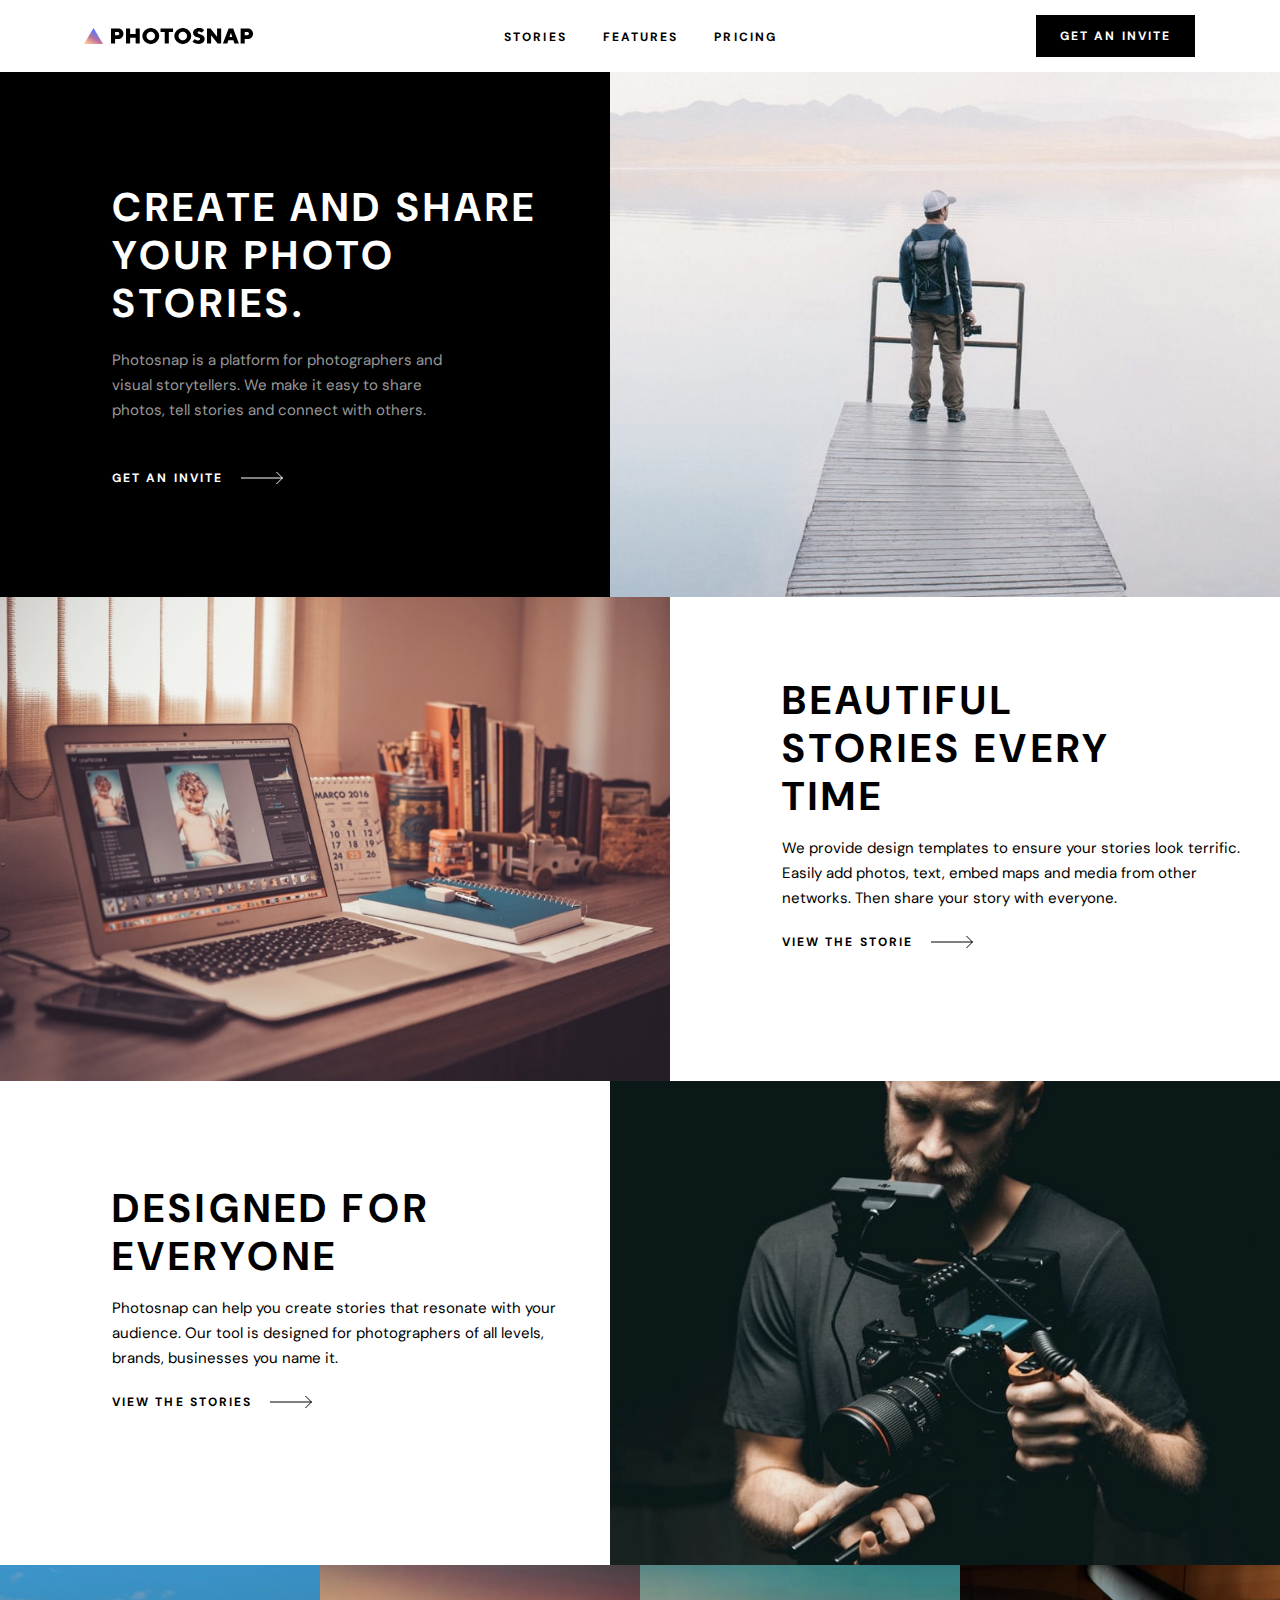
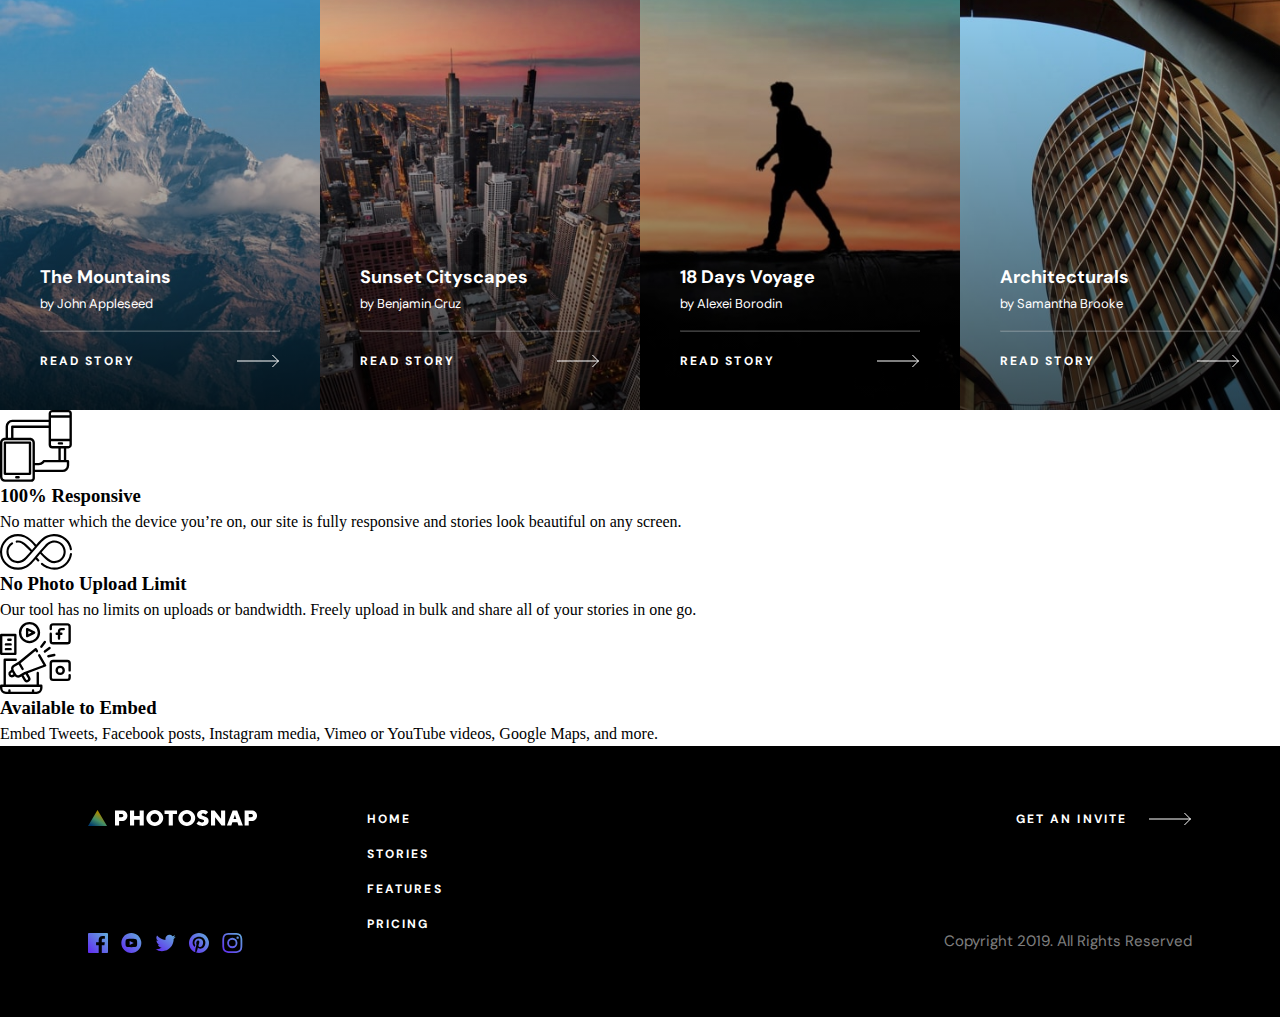
==== commit 5c0b5798: "Features Section [HTML]" ====
--- a/index.html
+++ b/index.html
@@ -274,6 +274,55 @@
             </a>
           </figcaption>
         </figure>
+      </section>
+
+      <section class="features-section">
+        <ul class="features-section__list">
+          <li class="features-section__item features-section__item--one">
+            <img
+              class="features-section__icon--one"
+              src="./assets/features/desktop/responsive.svg"
+              alt=""
+            />
+            <div class="features-section__content">
+              <h3 class="features-section__heading">100% Responsive</h3>
+
+              <p class="features-section__text">
+                No matter which the device you’re on, our site is fully
+                responsive and stories look beautiful on any screen.
+              </p>
+            </div>
+          </li>
+          <li class="features-section__item features-section__item--two">
+            <img
+              class="features-section__icon--two"
+              src="./assets/features/desktop/no-limit.svg"
+              alt=""
+            />
+            <div class="features-section__content">
+              <h3 class="features-section__heading">No Photo Upload Limit</h3>
+
+              <p class="features-section__text">
+                Our tool has no limits on uploads or bandwidth. Freely upload in
+                bulk and share all of your stories in one go.
+              </p>
+            </div>
+          </li>
+          <li class="features-section__item features-section__item--three">
+            <img
+              class="features-section__icon--three"
+              src="./assets/features/desktop/embed.svg"
+              alt=""
+            />
+            <div class="features-section__content">
+              <h3 class="features-section__heading">Available to Embed</h3>
+              <p class="features-section__text">
+                Embed Tweets, Facebook posts, Instagram media, Vimeo or YouTube
+                videos, Google Maps, and more.
+              </p>
+            </div>
+          </li>
+        </ul>
       </section>
     </main>
 
--- a/css/style.css
+++ b/css/style.css
@@ -558,7 +558,7 @@
 }
 
 .benefits-section__content--two {
-  padding: 5.75rem 1.5rem 5.75rem 2.06rem;
+  padding: 5.75rem 1.5rem 90px 2.06rem;
 }
 
 .benefits-section__row {
@@ -640,6 +640,134 @@
     max-width: 38.13rem;
 
     padding: 1.25rem 1.5rem 4.44rem 7rem;
+  }
+}
+
+/* *********************** */
+/* STORIES - SECTION */
+/* *********************** */
+
+.stories-section {
+  display: grid;
+  grid-template-areas:
+    "one"
+    "two"
+    "three"
+    "four";
+}
+
+.stories-section__figure {
+  position: relative;
+}
+
+.stories-section__figure--one {
+  grid-area: one;
+}
+
+.stories-section__figure--two {
+  grid-area: two;
+}
+
+.stories-section__figure--three {
+  grid-area: three;
+}
+
+.stories-section__figure--four {
+  grid-area: four;
+}
+
+.stories-section__picture {
+  background: linear-gradient(
+    180deg,
+    rgba(0, 0, 0, 0.0001) 0.27%,
+    rgba(0, 0, 0, 0.661222) 100%
+  );
+}
+
+.stories-section__picture img {
+  position: relative;
+  z-index: -1;
+}
+
+.section__picture img {
+  width: 100%;
+  height: 100%;
+  object-fit: cover;
+}
+
+.stories-section__figcaption {
+  width: 100%;
+
+  position: absolute;
+  bottom: -1px;
+  z-index: 1;
+
+  padding: 1.19rem 1.94rem 2.56rem 2.06rem;
+}
+
+.stories-section__figcaption-content {
+  display: flex;
+  flex-direction: column;
+  align-items: flex-start;
+  gap: 0.25rem;
+
+  color: var(--Tertiary-Color);
+
+  margin-bottom: 1rem;
+}
+
+.figcaption__heading {
+  font-size: 1.13rem;
+  font-family: var(--Font-Family);
+  font-style: normal;
+  font-weight: 700;
+  line-height: 1.39;
+}
+
+.figcaption__photographer {
+  font-size: 0.81rem;
+  font-family: var(--Font-Family);
+  font-weight: 400;
+}
+
+.figcaption__link {
+  font-size: 12px;
+  font-family: var(--Font-Family);
+  font-weight: 700;
+  letter-spacing: 0.13rem;
+}
+
+.stories-section__figcaption hr {
+  background: var(--Tertiary-Color);
+  mix-blend-mode: normal;
+  opacity: 0.25;
+
+  margin-bottom: 1.25rem;
+}
+
+.figcaption__link {
+  display: flex;
+  justify-content: space-between;
+  align-items: center;
+}
+
+@media (min-width: 28.13rem) {
+  .stories-section {
+    display: grid;
+    grid-template-areas:
+      "one two"
+      "three four";
+  }
+}
+
+@media (min-width: 62.5rem) {
+  .stories-section {
+    display: grid;
+    grid-template-areas: "one two three four";
+  }
+
+  .stories-section__figcaption {
+    padding: 1.19rem 2.5rem 2.56rem 2.5rem;
   }
 }
 
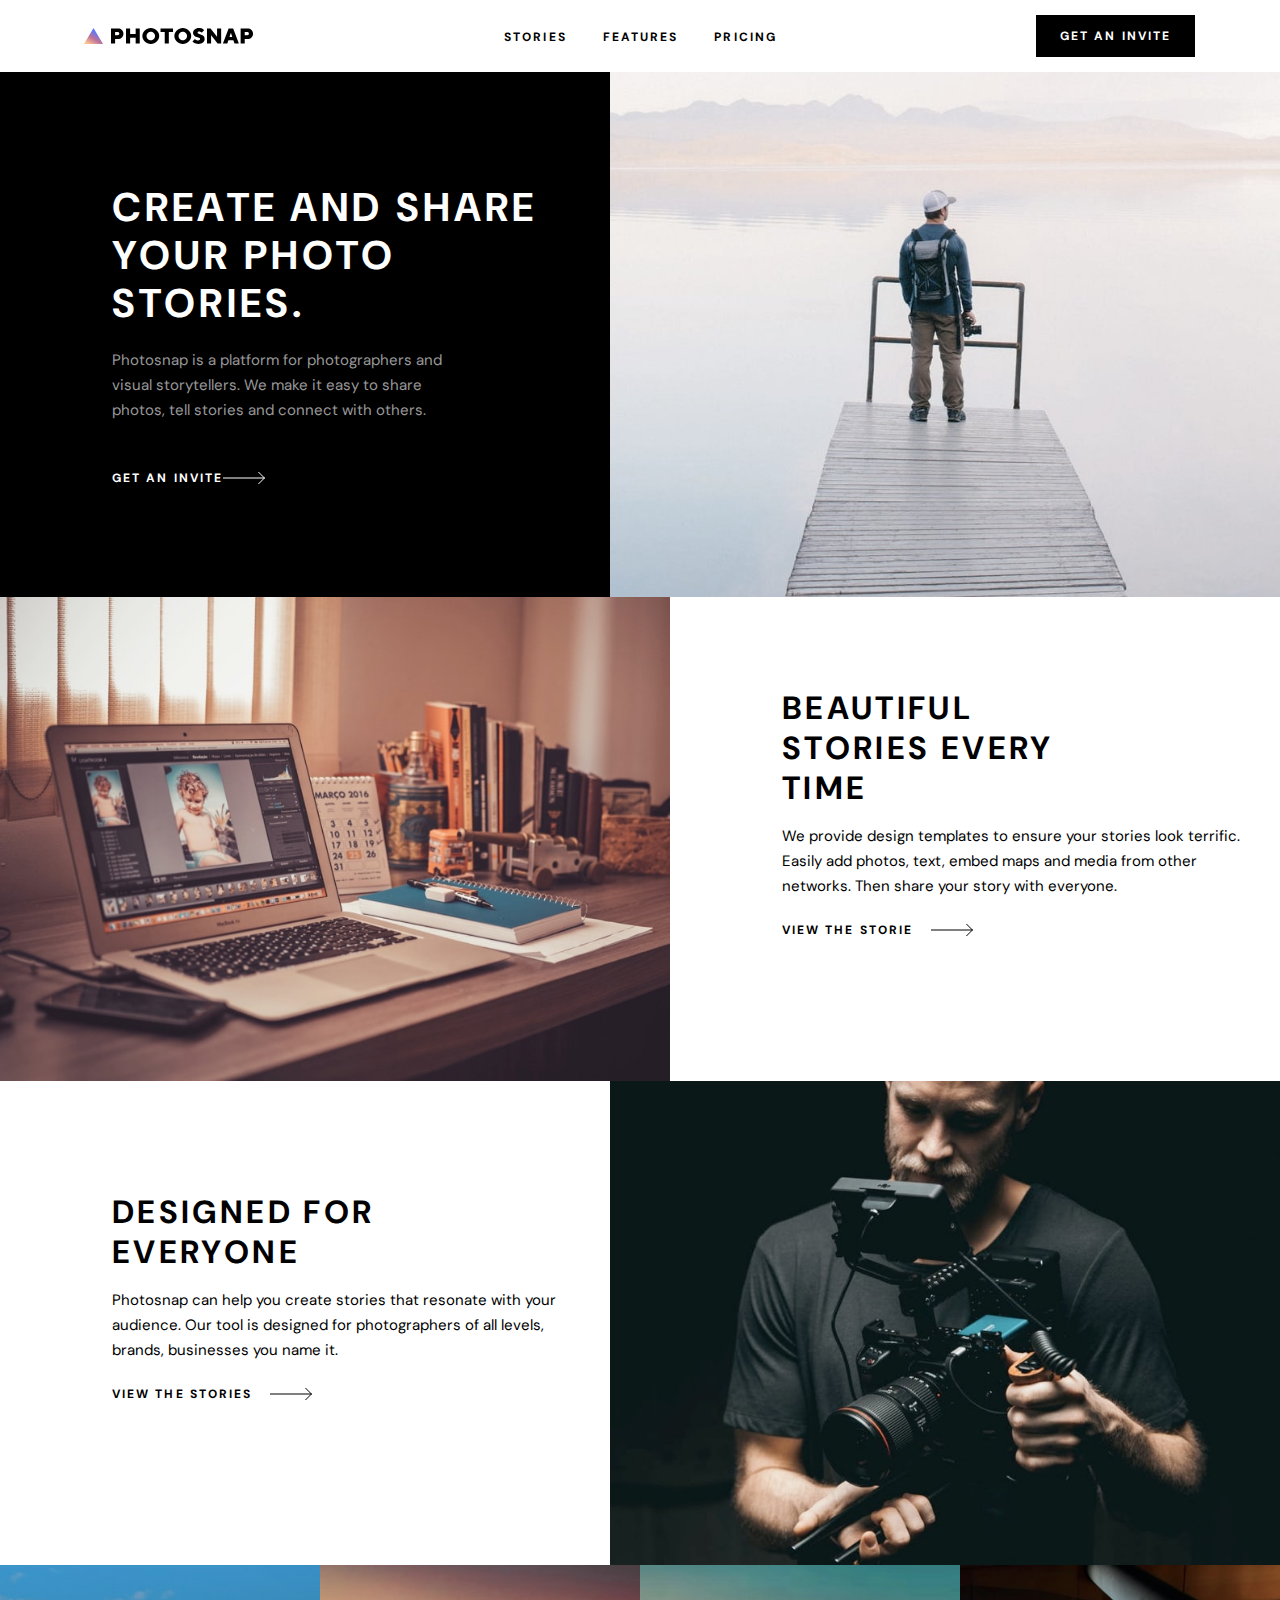
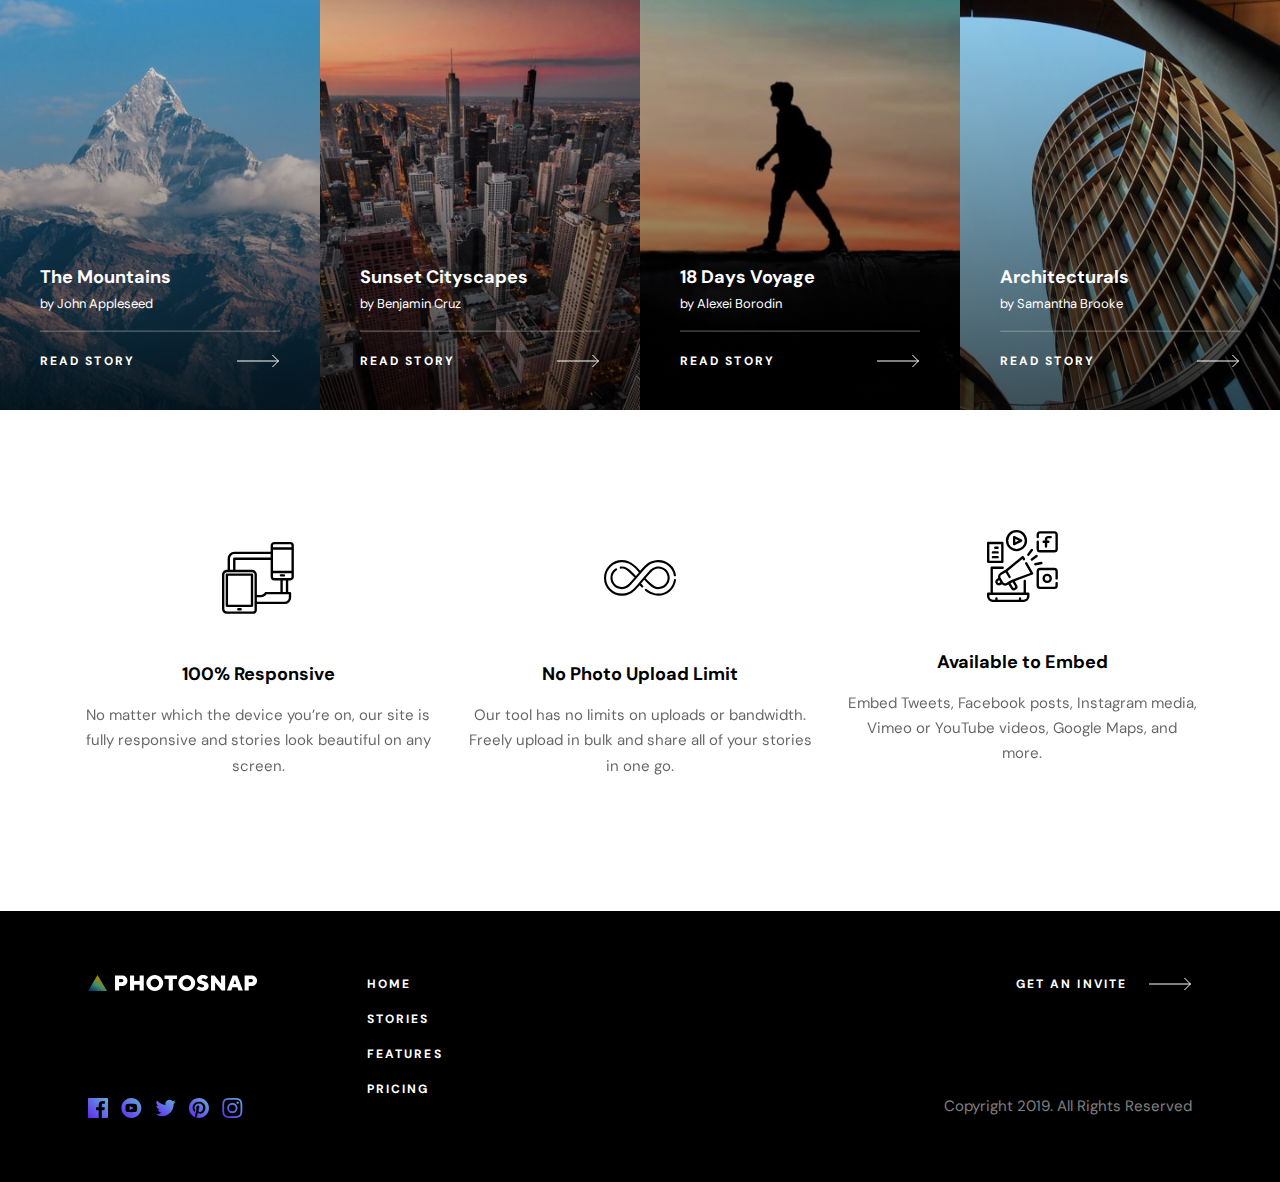
==== commit 3a74be8d: "Code Clean Up + Improvements [HTML][CSS]" ====
--- a/index.html
+++ b/index.html
@@ -62,7 +62,7 @@
 
     <main>
       <section class="intro-section">
-        <picture class="intro-section__picture">
+        <picture class="intro-section__picture section__picture">
           <source
             media="(min-width: 62.5rem)"
             srcset="./assets/home/desktop/create-and-share.jpg"
@@ -75,16 +75,16 @@
         </picture>
 
         <div class="intro-section__content">
-          <h1 class="intro-section__heading">
+          <h1 class="intro-section__heading section__heading color--white">
             Create and share your photo stories.
           </h1>
-          <p class="intro-section__text">
+          <p class="intro-section__text section__text">
             Photosnap is a platform for photographers and visual storytellers.
             We make it easy to share photos, tell stories and connect with
             others.
           </p>
           <a href="/" class="intro-section__link link">
-            <span class="link__text">Get an invite</span>
+            <span class="link__text color--white">Get an invite</span>
             <span>
               <img
                 class="link__icon"
@@ -98,7 +98,7 @@
 
       <section class="benefits-section">
         <div class="benefits-section__row">
-          <picture class="benefits-section__picture">
+          <picture class="benefits-section__picture section__picture">
             <source
               media="(min-width: 62.5rem)"
               srcset="./assets/home/desktop/beautiful-stories.jpg"
@@ -111,18 +111,16 @@
           </picture>
 
           <div class="benefits-section__content benefits-section__content--one">
-            <h2
-              class="benefits-section__heading benefits-section__heading--black"
-            >
+            <h2 class="benefits-section__heading section__heading">
               Beautiful stories every time
             </h2>
-            <p class="benefits-section__text benefits-section__text--black">
+            <p class="benefits-section__text section__text">
               We provide design templates to ensure your stories look terrific.
               Easily add photos, text, embed maps and media from other networks.
               Then share your story with everyone.
             </p>
             <a href="/" class="benefits-section__link link">
-              <span class="link__text link__text--black">View The Storie</span>
+              <span class="link__text color--black">View The Storie</span>
               <span>
                 <img
                   class="link__icon"
@@ -135,7 +133,7 @@
         </div>
         <div class="benefits-section__row benefits-section__row--reverse">
           <picture
-            class="benefits-section__picture benefits-section__picture--reverse"
+            class="benefits-section__picture section__picture benefits-section__picture--reverse"
           >
             <source
               media="(min-width: 62.5rem)"
@@ -148,14 +146,16 @@
             <img src="./assets/home/mobile/designed-for-everyone.jpg" alt="" />
           </picture>
           <div class="benefits-section__content benefits-section__content--two">
-            <h2 class="benefits-section__heading">Designed for everyone</h2>
-            <p class="benefits-section__text">
+            <h2 class="benefits-section__heading section__heading">
+              Designed for everyone
+            </h2>
+            <p class="benefits-section__text section__text">
               Photosnap can help you create stories that resonate with your
               audience. Our tool is designed for photographers of all levels,
               brands, businesses you name it.
             </p>
             <a href="/" class="benefits-section__link link">
-              <span class="link__text link__text--black">View The Stories</span>
+              <span class="link__text color--black">View The Stories</span>
               <span>
                 <img
                   class="link__icon"
@@ -179,12 +179,12 @@
           </picture>
           <figcaption class="stories-section__figcaption">
             <div class="stories-section__figcaption-content">
-              <p class="figcaption__heading">The Mountains</p>
+              <p class="figcaption__heading subheading">The Mountains</p>
               <p class="figcaption__photographer">by John Appleseed</p>
             </div>
             <hr />
-            <a href="/" class="figcaption__link">
-              <span class="link__text">Read Story</span>
+            <a href="/" class="figcaption__link link">
+              <span class="link__text color--white">Read Story</span>
               <span
                 ><img
                   class="link__icon"
@@ -205,12 +205,12 @@
           </picture>
           <figcaption class="stories-section__figcaption">
             <div class="stories-section__figcaption-content">
-              <p class="figcaption__heading">Sunset Cityscapes</p>
+              <p class="figcaption__heading subheading">Sunset Cityscapes</p>
               <p class="figcaption__photographer">by Benjamin Cruz</p>
             </div>
             <hr />
-            <a href="/" class="figcaption__link">
-              <span class="link__text">Read Story</span>
+            <a href="/" class="figcaption__link link">
+              <span class="link__text color--white">Read Story</span>
               <span
                 ><img
                   class="link__icon"
@@ -233,12 +233,12 @@
           </picture>
           <figcaption class="stories-section__figcaption">
             <div class="stories-section__figcaption-content">
-              <p class="figcaption__heading">18 Days Voyage</p>
+              <p class="figcaption__heading subheading">18 Days Voyage</p>
               <p class="figcaption__photographer">by Alexei Borodin</p>
             </div>
             <hr />
-            <a href="/" class="figcaption__link">
-              <span class="link__text">Read Story</span>
+            <a href="/" class="figcaption__link link">
+              <span class="link__text color--white">Read Story</span>
               <span
                 ><img
                   class="link__icon"
@@ -259,12 +259,12 @@
           </picture>
           <figcaption class="stories-section__figcaption">
             <div class="stories-section__figcaption-content">
-              <p class="figcaption__heading">Architecturals</p>
+              <p class="figcaption__heading subheading">Architecturals</p>
               <p class="figcaption__photographer">by Samantha Brooke</p>
             </div>
             <hr />
-            <a href="/" class="figcaption__link">
-              <span class="link__text">Read Story</span>
+            <a href="/" class="figcaption__link link">
+              <span class="link__text color--white">Read Story</span>
               <span
                 ><img
                   class="link__icon"
@@ -285,9 +285,11 @@
               alt=""
             />
             <div class="features-section__content">
-              <h3 class="features-section__heading">100% Responsive</h3>
-
-              <p class="features-section__text">
+              <h3 class="features-section__heading subheading">
+                100% Responsive
+              </h3>
+
+              <p class="features-section__text section__text">
                 No matter which the device you’re on, our site is fully
                 responsive and stories look beautiful on any screen.
               </p>
@@ -300,9 +302,11 @@
               alt=""
             />
             <div class="features-section__content">
-              <h3 class="features-section__heading">No Photo Upload Limit</h3>
-
-              <p class="features-section__text">
+              <h3 class="features-section__heading subheading color--black">
+                No Photo Upload Limit
+              </h3>
+
+              <p class="features-section__text section__text color--black">
                 Our tool has no limits on uploads or bandwidth. Freely upload in
                 bulk and share all of your stories in one go.
               </p>
@@ -315,8 +319,10 @@
               alt=""
             />
             <div class="features-section__content">
-              <h3 class="features-section__heading">Available to Embed</h3>
-              <p class="features-section__text">
+              <h3 class="features-section__heading subheading color--black">
+                Available to Embed
+              </h3>
+              <p class="features-section__text section__text color--black">
                 Embed Tweets, Facebook posts, Instagram media, Vimeo or YouTube
                 videos, Google Maps, and more.
               </p>
@@ -448,8 +454,8 @@
           </nav>
         </div>
         <div class="footer__content-container footer__content-container--two">
-          <a href="/" class="footer__link">
-            <span class="footer__link-text">Get an invite</span>
+          <a href="/" class="footer__link link">
+            <span class="link__text color--white">Get an invite</span>
             <span>
               <img
                 class="footer__link-icon"
--- a/css/style.css
+++ b/css/style.css
@@ -106,7 +106,62 @@
 /* *********************** */
 
 body {
+  font-family: var(--Font-Family);
   background: var(--Tertiary-Color);
+}
+
+/* *********************** */
+/* MULTI STYLES */
+/* *********************** */
+
+.section__picture,
+.section__picture img {
+  width: 100%;
+  height: 100%;
+}
+
+.section__picture img {
+  object-fit: cover;
+}
+
+.section__heading {
+  font-size: 2rem;
+  font-weight: 700;
+  line-height: 1.25;
+  letter-spacing: 0.21rem;
+  text-transform: uppercase;
+}
+
+.subheading {
+  font-size: 1.13rem;
+  font-weight: 700;
+  line-height: 1.39;
+}
+
+.section__text {
+  font-size: 0.94rem;
+  font-weight: 400;
+  line-height: 1.67;
+}
+
+.link {
+  display: flex;
+  align-items: center;
+}
+
+.link__text {
+  font-size: 0.75rem;
+  font-weight: 700;
+  letter-spacing: 0.13rem;
+  text-transform: uppercase;
+}
+
+.color--white {
+  color: var(--Tertiary-Color);
+}
+
+.color--black {
+  color: var(--Primary-Color);
 }
 
 /* *********************** */
@@ -378,15 +433,6 @@
 
 .intro-section__picture {
   grid-area: picture;
-
-  width: 100%;
-  height: 100%;
-}
-
-.intro-section__picture img {
-  width: 100%;
-  height: 100%;
-  object-fit: cover;
 }
 
 .intro-section__content {
@@ -416,14 +462,6 @@
 }
 
 .intro-section__heading {
-  color: var(--Tertiary-Color);
-  font-size: 2rem;
-  font-family: var(--Font-Family);
-  font-weight: 700;
-  line-height: 1.25;
-  letter-spacing: 0.21rem;
-  text-transform: uppercase;
-
   margin-bottom: 1rem;
 }
 
@@ -433,11 +471,10 @@
   gap: 0.56rem;
 
   color: var(--Tertiary-Color);
-  font-size: 13px;
-  font-family: var(--Font-Family);
+  font-size: 0.81rem;
   font-weight: 400;
 
-  margin-bottom: 24px;
+  margin-bottom: 1.5rem;
 }
 
 .intro-section__info-date {
@@ -448,30 +485,14 @@
   max-width: 36ch;
 
   color: hsla(0, 0%, 100%, 0.6);
-  font-size: 0.94rem;
-  font-family: var(--Font-Family);
-  font-style: normal;
-  font-weight: 400;
-  line-height: 1.67;
-}
-
-.link {
-  display: flex;
-  align-items: center;
+}
+
+.benefits-section__link {
   gap: 1.13rem;
 }
 
 .intro-section__link {
   margin-top: 1.5rem;
-}
-
-.link__text {
-  color: var(--Tertiary-Color);
-  font-size: 0.75rem;
-  font-family: var(--Font-Family);
-  font-weight: 700;
-  letter-spacing: 0.13rem;
-  text-transform: uppercase;
 }
 
 @media (min-width: 46.88rem) {
@@ -516,7 +537,7 @@
   }
 }
 
-@media (min-width: 62.5rem) {
+@media (min-width: 62.5em) {
   .intro-section {
     grid-template-columns: 38.13rem 1fr;
   }
@@ -558,7 +579,7 @@
 }
 
 .benefits-section__content--two {
-  padding: 5.75rem 1.5rem 90px 2.06rem;
+  padding: 5.75rem 1.5rem 5.63rem 2.06rem;
 }
 
 .benefits-section__row {
@@ -570,37 +591,14 @@
   grid-area: picture;
 }
 
-.benefits-section__picture img {
-  width: 100%;
-  height: 100%;
-}
-
 .benefits-section__heading {
   max-width: 12ch;
 
-  font-size: 2rem;
-  font-family: var(--Font-Family);
-  font-weight: 700;
-  line-height: 1.25;
-  letter-spacing: 0.21rem;
-  text-transform: uppercase;
-
   margin-bottom: 1rem;
 }
 
 .benefits-section__text {
-  font-size: 0.94rem;
-  font-family: var(--Font-Family);
-  font-weight: 400;
-  line-height: 1.67;
-
   margin-bottom: 1.38rem;
-}
-
-.benefits-section__heading--black,
-.benefits-section__text--black,
-.link__text--black {
-  color: var(--Primary-Color);
 }
 
 @media (min-width: 46.88em) {
@@ -622,12 +620,7 @@
   .benefits-section__heading {
     max-width: 12ch;
 
-    font-size: 2.5rem;
-    line-height: 1.2;
-    letter-spacing: 0.26rem;
-    text-transform: uppercase;
-
-    margin-bottom: 16px;
+    margin-bottom: 1rem;
   }
 
   .benefits-section__text {
@@ -689,12 +682,6 @@
   z-index: -1;
 }
 
-.section__picture img {
-  width: 100%;
-  height: 100%;
-  object-fit: cover;
-}
-
 .stories-section__figcaption {
   width: 100%;
 
@@ -714,14 +701,6 @@
   color: var(--Tertiary-Color);
 
   margin-bottom: 1rem;
-}
-
-.figcaption__heading {
-  font-size: 1.13rem;
-  font-family: var(--Font-Family);
-  font-style: normal;
-  font-weight: 700;
-  line-height: 1.39;
 }
 
 .figcaption__photographer {
@@ -730,13 +709,6 @@
   font-weight: 400;
 }
 
-.figcaption__link {
-  font-size: 12px;
-  font-family: var(--Font-Family);
-  font-weight: 700;
-  letter-spacing: 0.13rem;
-}
-
 .stories-section__figcaption hr {
   background: var(--Tertiary-Color);
   mix-blend-mode: normal;
@@ -746,9 +718,7 @@
 }
 
 .figcaption__link {
-  display: flex;
   justify-content: space-between;
-  align-items: center;
 }
 
 @media (min-width: 28.13rem) {
@@ -768,6 +738,81 @@
 
   .stories-section__figcaption {
     padding: 1.19rem 2.5rem 2.56rem 2.5rem;
+  }
+}
+
+/* *********************** */
+/* FEATURES - SECTION */
+/* *********************** */
+
+.features-section {
+  max-width: 73.81rem;
+  padding: 5rem 2rem 5rem 2.06rem;
+  margin: 0 auto;
+}
+
+.features-section__list {
+  display: grid;
+  align-items: center;
+  justify-content: center;
+  gap: 3.5rem;
+
+  text-align: center;
+}
+
+.features-section__item {
+  display: flex;
+  flex-direction: column;
+  justify-content: center;
+  align-items: center;
+}
+
+.features-section__icon--one,
+.features-section__icon--three {
+  margin-bottom: 3rem;
+}
+
+.features-section__icon--two {
+  margin-bottom: 4.13rem;
+}
+
+.features-section__content {
+  max-width: 28.56rem;
+
+  display: flex;
+  flex-direction: column;
+  justify-content: center;
+  align-items: center;
+  gap: 1rem;
+}
+
+.features-section__text {
+  opacity: 0.6;
+}
+
+@media (min-width: 46.88em) {
+  .features-section {
+    padding: 7.5rem 2rem 7.5rem 2.06rem;
+  }
+}
+
+@media (min-width: 62.5em) {
+  .features-section__list {
+    display: grid;
+    grid-template-columns: repeat(3, 1fr);
+
+    align-items: center;
+    justify-content: center;
+
+    gap: 1.88rem;
+  }
+
+  .features-section__item--two {
+    margin-bottom: -1.13rem;
+  }
+
+  .features-section__item--three {
+    margin-bottom: 1.56rem;
   }
 }
 
@@ -850,21 +895,8 @@
 }
 
 .footer__link {
-  position: relative;
-
-  display: flex;
   justify-content: center;
-  align-items: center;
   gap: 1.38rem;
-}
-
-.footer__link-text {
-  color: var(--Tertiary-Color);
-  font-size: 0.75rem;
-  font-family: var(--Font-Family);
-  font-weight: 700;
-  letter-spacing: 0.13rem;
-  text-transform: uppercase;
 }
 
 .footer__copyright {
@@ -933,10 +965,6 @@
   }
 
   .footer__link {
-    position: relative;
-
     justify-content: end;
-
-    gap: 1.38rem;
-  }
-}
+  }
+}
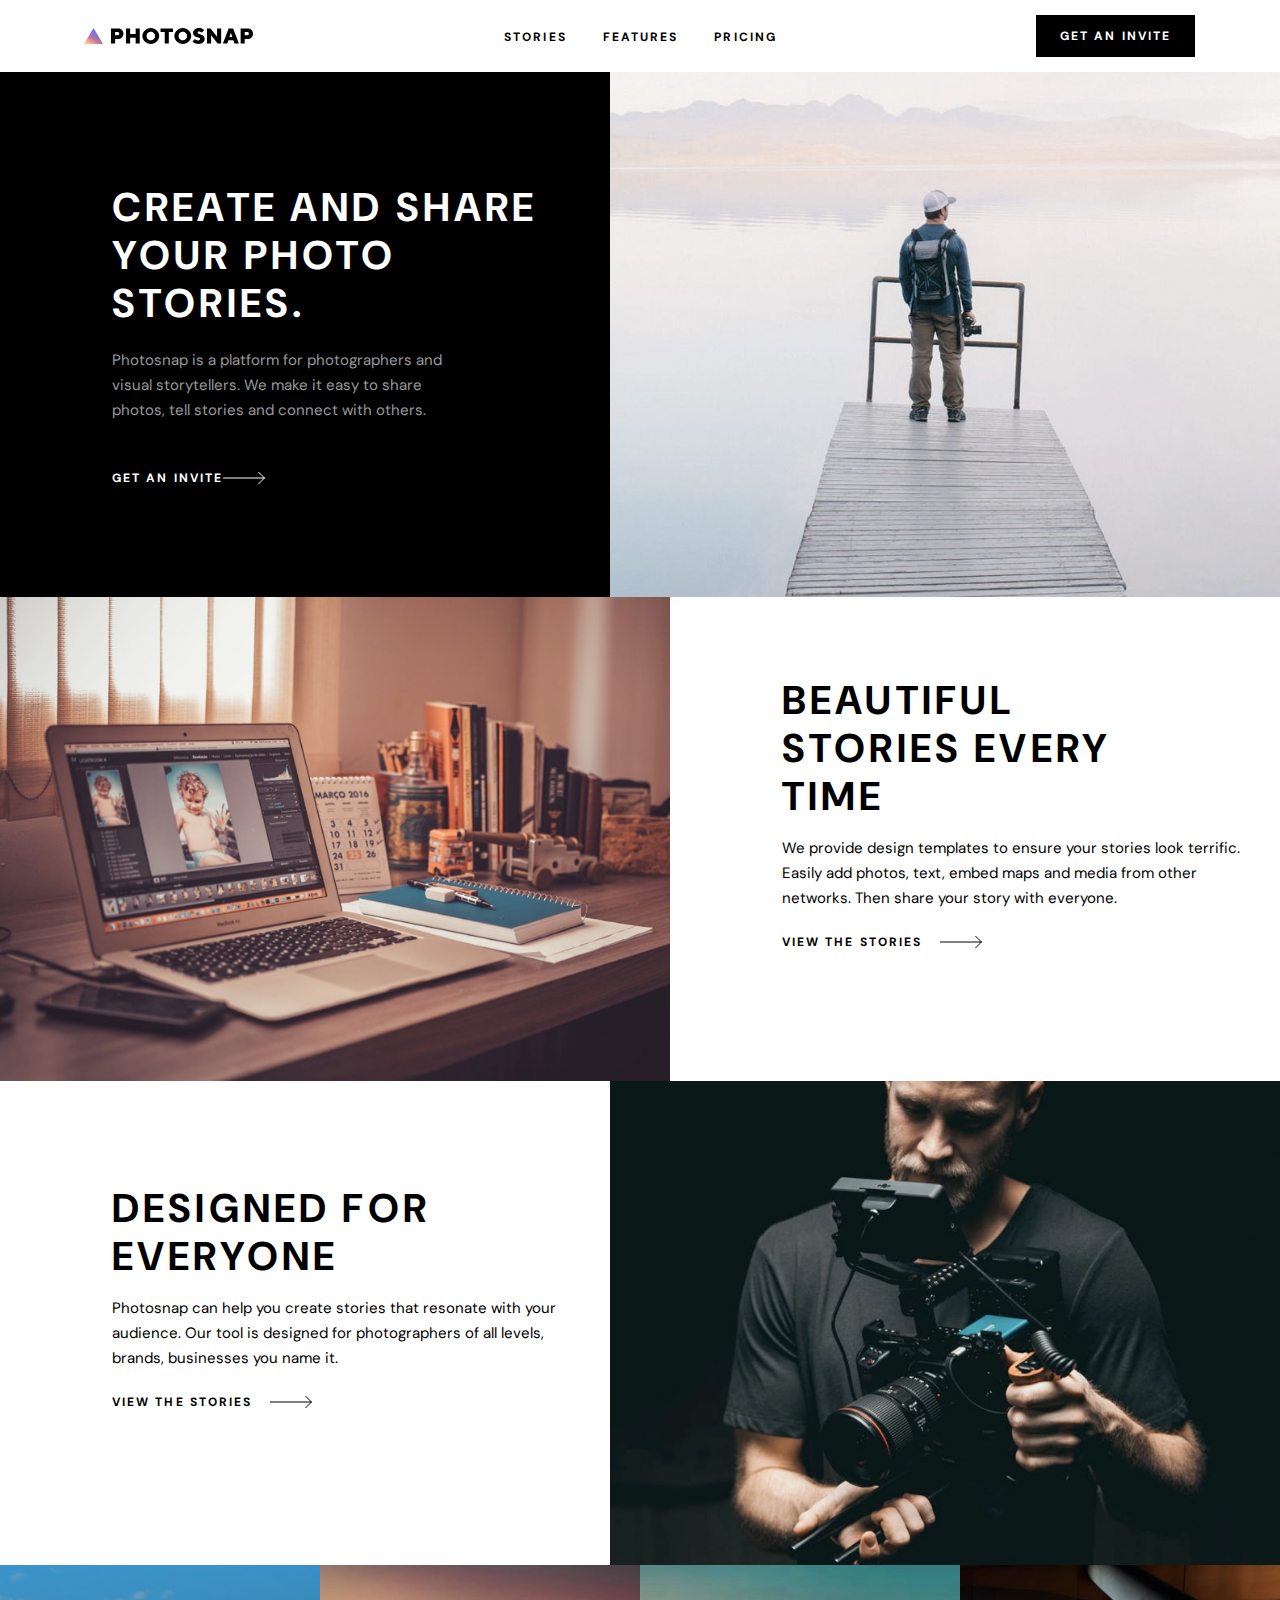
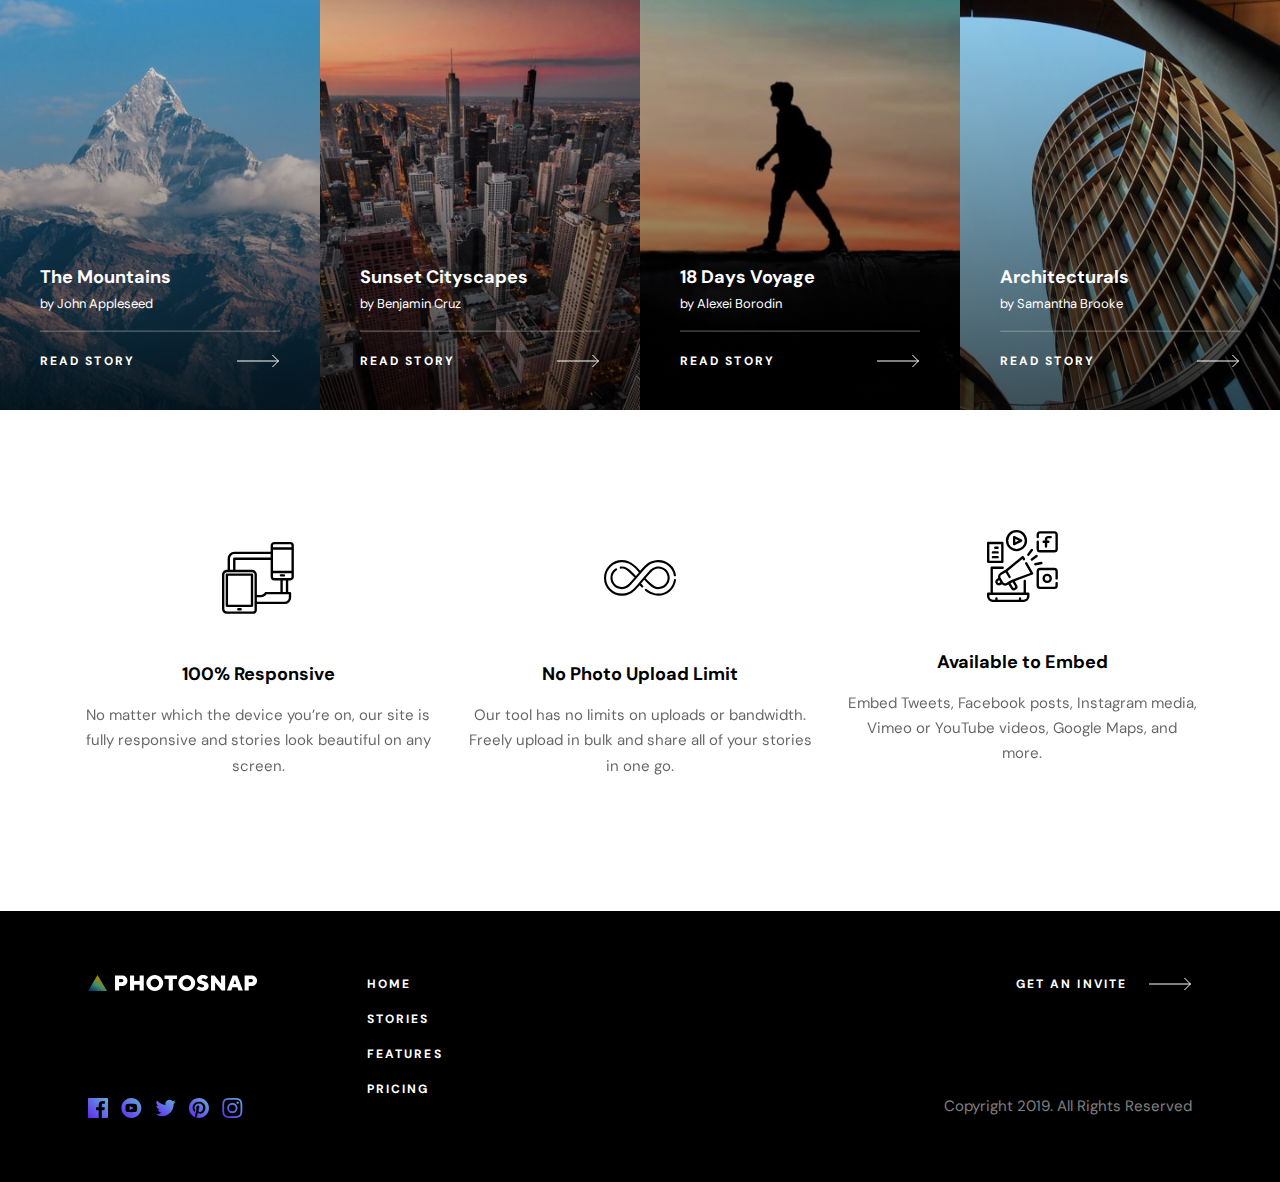
==== commit f22af493: "Adjustments [UPDATE][HTML]" ====
--- a/index.html
+++ b/index.html
@@ -120,7 +120,7 @@
               Then share your story with everyone.
             </p>
             <a href="/" class="benefits-section__link link">
-              <span class="link__text color--black">View The Storie</span>
+              <span class="link__text color--black">View The Stories</span>
               <span>
                 <img
                   class="link__icon"
--- a/css/style.css
+++ b/css/style.css
@@ -132,6 +132,14 @@
   text-transform: uppercase;
 }
 
+@media (min-width: 46.88rem) {
+  .section__heading {
+    font-size: 2.5rem;
+    line-height: 1.2;
+    letter-spacing: 0.26rem;
+  }
+}
+
 .subheading {
   font-size: 1.13rem;
   font-weight: 700;
@@ -268,7 +276,7 @@
   min-height: 15.81rem;
 
   position: absolute;
-  top: 5.31rem;
+  top: 4.5rem;
   left: 0;
   bottom: 0;
   z-index: 4;
@@ -794,9 +802,25 @@
   .features-section {
     padding: 7.5rem 2rem 7.5rem 2.06rem;
   }
+
+  .features-section--custom {
+    padding: 7rem 2.5rem 15.75rem 2.38rem;
+  }
+
+  .features-section__list--custom {
+    display: grid;
+    grid-template-columns: repeat(2, 1fr);
+    align-items: center;
+    justify-content: center;
+    gap: 30px;
+  }
 }
 
 @media (min-width: 62.5em) {
+  .features-section--custom {
+    padding: 9.25rem 2.5rem 16.75rem 2.38rem;
+  }
+
   .features-section__list {
     display: grid;
     grid-template-columns: repeat(3, 1fr);
@@ -813,6 +837,414 @@
 
   .features-section__item--three {
     margin-bottom: 1.56rem;
+  }
+}
+
+/* *********************** */
+/* PLANS - SECTION */
+/* *********************** */
+
+.plans-section {
+  padding: 64px 28px 57px 1.81rem;
+}
+
+.plans-section__content {
+  max-width: 1110px;
+
+  display: grid;
+  justify-content: center;
+
+  gap: 2.5rem;
+
+  margin: 0 auto;
+}
+
+.plans-section__toggle {
+  display: flex;
+  align-items: center;
+  justify-content: center;
+  gap: 2rem;
+}
+
+.toggle {
+  position: relative;
+  display: inline-block;
+  width: 3.75rem;
+  height: 2.13rem;
+}
+
+.toggle__checkbox {
+  opacity: 0;
+  width: 0;
+  height: 0;
+}
+
+.toggle__slider {
+  position: absolute;
+  cursor: pointer;
+  top: 0;
+  left: 0;
+  right: 0;
+  bottom: 0;
+  background: var(--Secondary-Color);
+  transition: 0.4s;
+  border-radius: 2.13rem;
+}
+
+.toggle__slider:before {
+  position: absolute;
+  content: "";
+  height: 1.63rem;
+  width: 1.63rem;
+  left: 0.25rem;
+  bottom: 0.25rem;
+  background: var(--Primary-Color);
+  transition: 0.4s;
+  border-radius: 50%;
+}
+
+.toggle__checkbox:checked + .toggle__slider:before {
+  transform: translateX(26px);
+}
+
+.plans-section__packages {
+  display: grid;
+
+  gap: 1.5rem;
+}
+
+.plans-section__package {
+  display: grid;
+  grid-template-areas:
+    "info"
+    "price"
+    "button";
+  gap: 2.5rem;
+
+  justify-content: center;
+
+  padding: 3.5rem 1.38rem 2.5rem 1.31rem;
+}
+
+.hidden {
+  display: none;
+}
+
+.plans-section__package--basic,
+.plans-section__package--business {
+  background: hsl(0, 0%, 96%);
+}
+
+.plans-section__package--pro {
+  background: var(--Primary-Color);
+}
+
+.plans-section__info {
+  grid-area: info;
+
+  display: flex;
+  flex-direction: column;
+  justify-content: center;
+  align-items: center;
+  gap: 1.13rem;
+
+  text-align: center;
+}
+
+.plans-section__heading {
+  font-size: 1.5rem;
+  font-weight: 700;
+  line-height: 1.04;
+}
+
+.plans-section__price {
+  grid-area: price;
+  display: flex;
+  flex-direction: column;
+
+  text-align: center;
+}
+
+.price {
+  font-size: 2.5rem;
+  font-weight: 700;
+  line-height: 1.2;
+  letter-spacing: 0.26rem;
+  text-transform: uppercase;
+}
+
+.plans-section__btn {
+  grid-area: button;
+
+  text-align: center;
+  font-size: 0.75rem;
+  font-weight: 700;
+  letter-spacing: 0.13rem;
+  text-transform: uppercase;
+
+  padding: 0.75rem 2.56rem;
+
+  background: var(--Primary-Color);
+}
+
+.plans-section__btn--gray {
+  background: hsl(0, 0%, 96%);
+}
+
+@media (min-width: 46.88em) {
+  .plans-section {
+    padding: 6.94rem 2.5rem 6.88rem 2.44rem;
+  }
+
+  .plans-section__package {
+    display: grid;
+
+    grid-template-columns: 1fr 1fr;
+    grid-template-areas:
+      "info price"
+      "button price";
+    gap: 1.88rem;
+
+    padding: 2.5rem 2.75rem 2.5rem 2.5rem;
+  }
+
+  .plans-section__info {
+    grid-area: info;
+
+    display: flex;
+    flex-direction: column;
+    justify-content: center;
+    align-items: start;
+    gap: 1.13rem;
+
+    text-align: start;
+  }
+
+  .plans-section__price {
+    grid-area: price;
+
+    text-align: end;
+  }
+
+  .plans-section__btn {
+    max-width: 16.88rem;
+  }
+}
+
+@media (min-width: 62.5em) {
+  .plans-section {
+    padding: 7.56rem 1.75rem 181px 1.81rem;
+  }
+
+  .plans-section__packages {
+    display: grid;
+    grid-template-columns: repeat(3, 1fr);
+
+    gap: 1.5rem;
+  }
+
+  .plans-section__package {
+    display: grid;
+
+    grid-template-columns: 1fr;
+    grid-template-areas:
+      "info"
+      "price"
+      "button ";
+
+    padding: 3.5rem 2.5rem 3.25rem 2.5rem;
+    margin: 2.13rem 0 1.25rem 0;
+  }
+
+  .plans-section__package--pro {
+    padding: 5.5rem 2.5rem 4.44rem 2.5rem;
+    margin: 0;
+  }
+
+  .plans-section__info {
+    grid-area: info;
+
+    display: flex;
+    flex-direction: column;
+    justify-content: center;
+    align-items: center;
+    gap: 1.13rem;
+
+    text-align: center;
+  }
+
+  .plans-section__price {
+    grid-area: price;
+    display: grid;
+
+    text-align: center;
+  }
+}
+
+/* *********************** */
+/* COMPARE - SECTION */
+/* *********************** */
+
+.comparison-section {
+  padding: 0 0 4.06rem 0;
+}
+
+table {
+  table-layout: fixed;
+  width: 100%;
+  border-collapse: collapse;
+}
+
+thead th:nth-child(1) {
+  width: 30%;
+}
+
+thead th:nth-child(2) {
+  width: 20%;
+}
+
+thead th:nth-child(3) {
+  width: 15%;
+}
+
+thead th:nth-child(4) {
+  width: 35%;
+}
+
+.comparison-section__table--mobile {
+  width: 85%;
+  margin: auto;
+  text-align: start;
+}
+
+.comparison-section__table-caption--mobile {
+  padding-bottom: 1.44rem;
+  border-bottom: solid 0.06rem var(--Primary-Color);
+}
+
+.comparison-section__table-caption--mobile,
+.comparison-section__table-heading {
+  font-size: 0.75rem;
+  font-weight: 700;
+  letter-spacing: 0.13rem;
+  text-align: start;
+  text-transform: uppercase;
+}
+
+.comparison-section__table-heading {
+  padding: 1.44rem 1.25rem 1.06rem 0;
+}
+
+.comparison-section__table-row--checks td {
+  padding: 0.44rem 0 1.44rem 0;
+}
+
+.comparison-section__table-plan {
+  color: var(--Primary-Color);
+  font-size: 0.63rem;
+  font-weight: 700;
+  letter-spacing: 0.1rem;
+  opacity: 0.5;
+  text-align: start;
+  text-transform: uppercase;
+}
+
+@media (min-width: 46.88em) {
+  .comparison-section {
+    padding: 0 1.88rem 6.69rem 2rem;
+  }
+
+  .comparison-section__table--mobile {
+    display: none;
+  }
+
+  .comparison-section--desktop {
+    max-width: 43.06rem;
+
+    margin: 0 auto;
+  }
+
+  .comparison-section__table-caption--desktop {
+    color: var(--Primary-Color);
+    text-align: center;
+    font-size: 2.5rem;
+    font-weight: 700;
+    line-height: 1.2;
+    letter-spacing: 0.26rem;
+    text-transform: uppercase;
+  }
+
+  .comparison-section__table-caption {
+    padding-bottom: 2.5rem;
+    border-bottom: none;
+  }
+
+  .comparison-section__table-heading {
+    width: 40%;
+    padding: 1.38rem 1.25rem 1.63rem 1.44rem;
+  }
+
+  .comparison-section__table--desktop tr {
+    border-bottom: 0.06rem solid var(--Secondary-Color);
+  }
+
+  .comparison-section__table-thead--desktop {
+    border-bottom: 1px solid var(--Primary-Color);
+  }
+
+  .comparison-section__table--desktop td:not(:first-child),
+  .comparison-section__table--desktop th:not(:first-child) {
+    width: 12%;
+  }
+}
+
+/* *********************** */
+/* CTA - SECTION */
+/* *********************** */
+
+.cta-section {
+  background: url(../assets/shared/mobile/bg-beta.jpg);
+  background-repeat: no-repeat;
+  background-position: center;
+  background-size: cover;
+
+  padding: 4rem 1.5rem 4rem 2.06rem;
+}
+
+.cta-section__content {
+  max-width: 69.38rem;
+
+  display: flex;
+
+  flex-direction: column;
+  justify-content: center;
+  align-items: flex-start;
+  gap: 1.5rem;
+
+  margin: auto;
+}
+
+.cta-section__link {
+  gap: 1rem;
+}
+
+@media (min-width: 46.88em) {
+  .cta-section {
+    padding: 4.25rem 1.5rem 4.25rem 2.44rem;
+  }
+
+  .cta-section__content {
+    display: flex;
+
+    flex-direction: row;
+    justify-content: space-between;
+    align-items: center;
+
+    gap: 1.5rem;
+  }
+
+  .cta-section__heading {
+    max-width: 15ch;
   }
 }
 
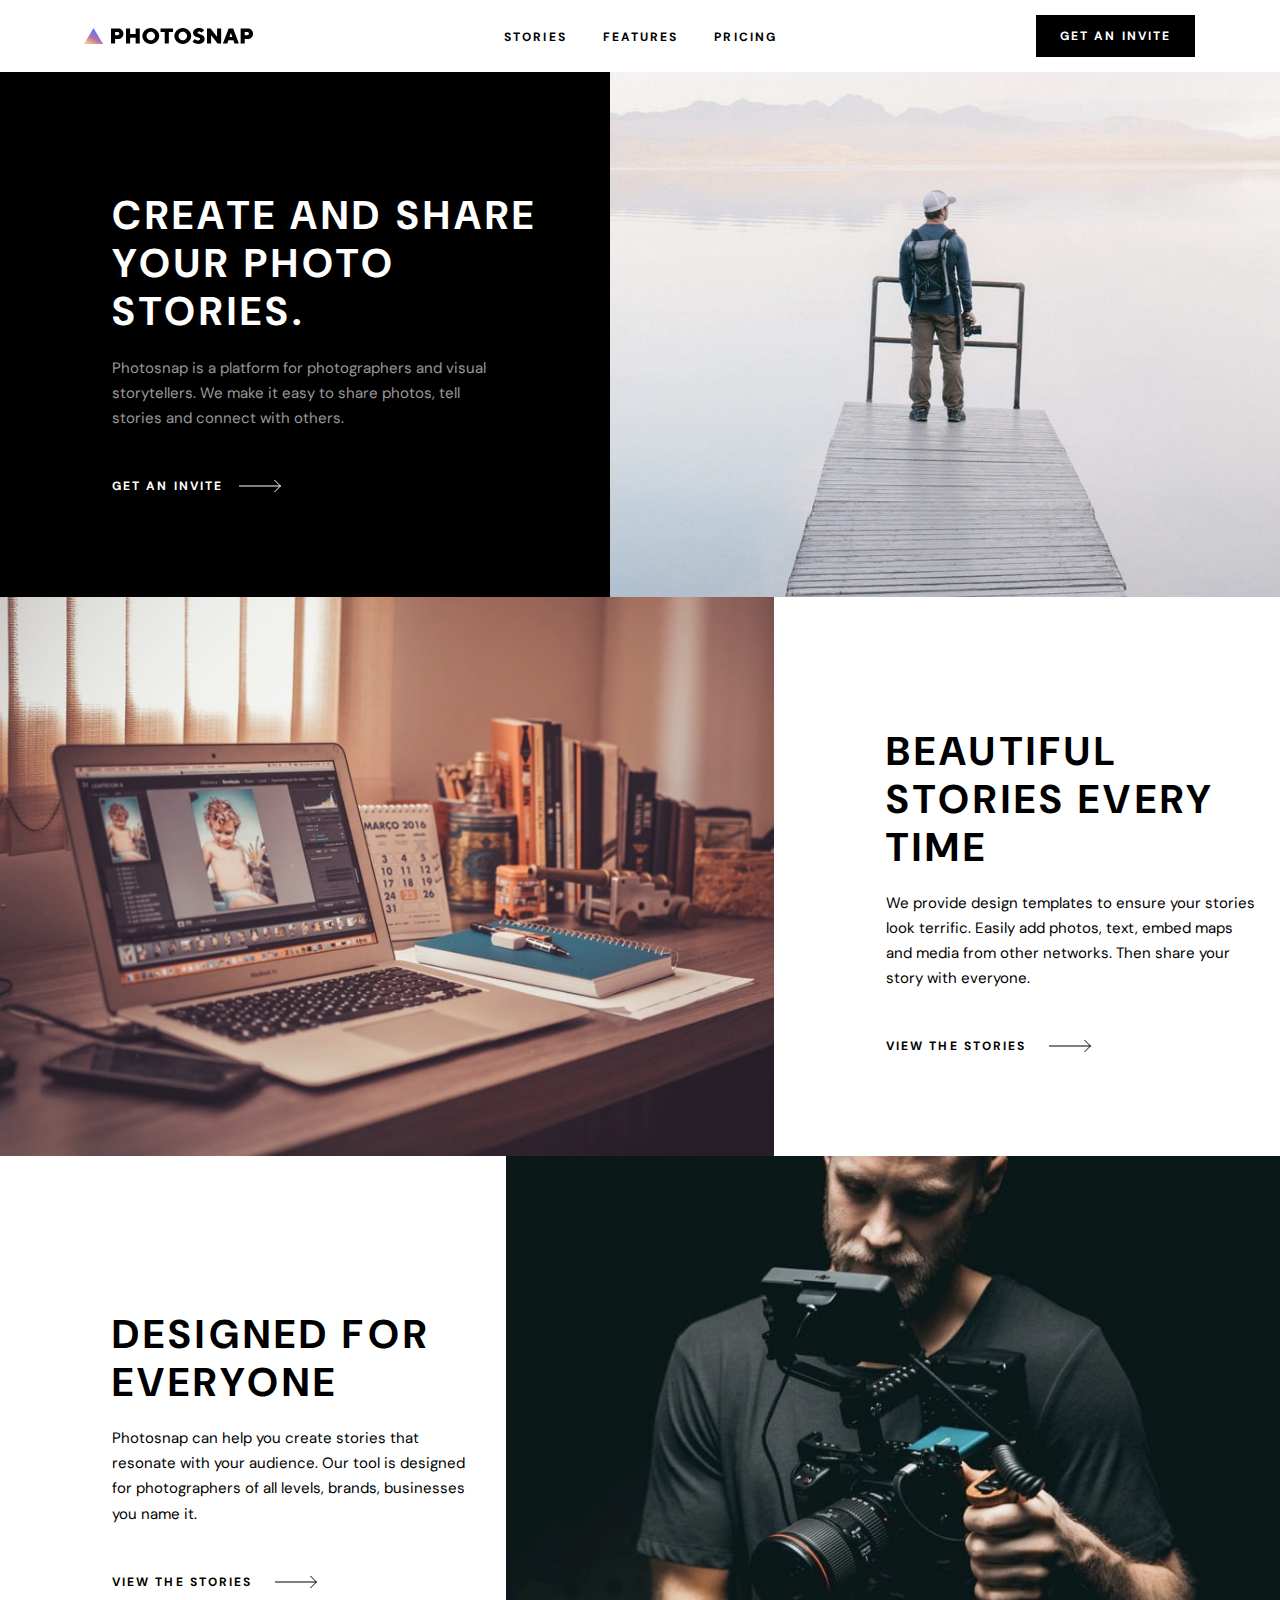
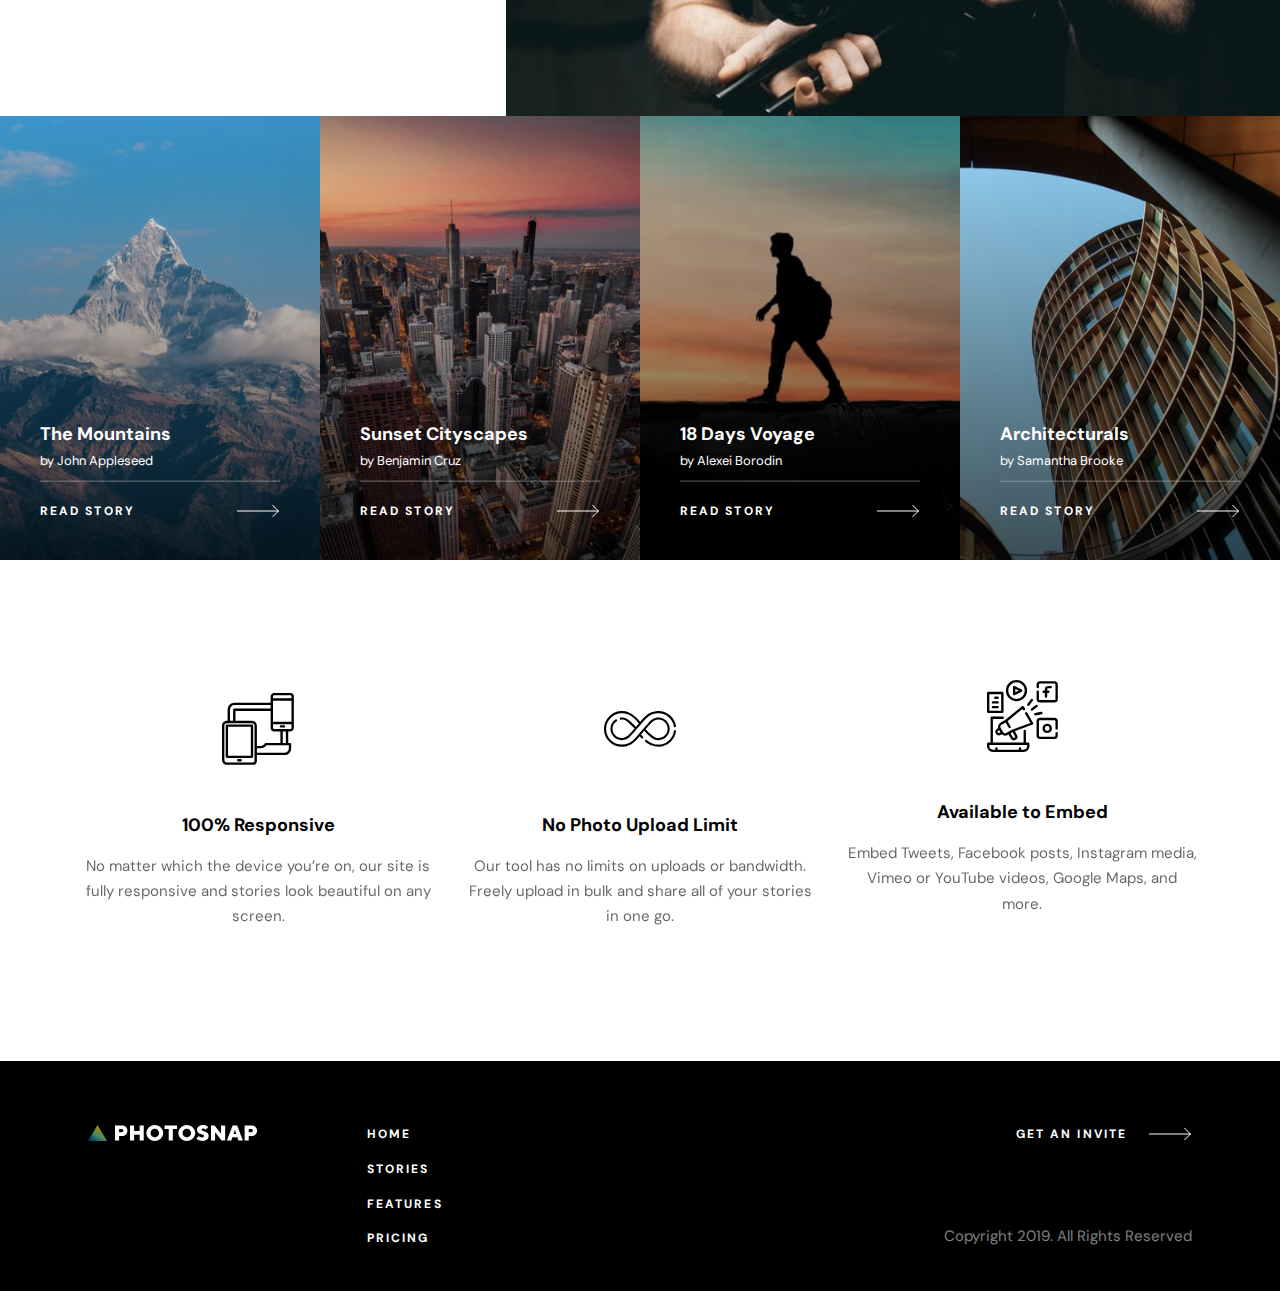
==== commit 957fb5ee: "Footer [UPDATE][HTML]" ====
--- a/index.html
+++ b/index.html
@@ -345,15 +345,25 @@
           <ul class="footer__social-list" role="list">
             <li class="footer__social-item" role="listitem">
               <a href="/" aria-label="Facebook">
-                <svg xmlns="http://www.w3.org/2000/svg" width="20" height="20">
+                <svg
+                  class="footer__social-icon icon--facebook"
+                  xmlns="http://www.w3.org/2000/svg"
+                  width="20"
+                  height="20"
+                >
                   <defs>
-                    <linearGradient id="a" x1="100%" x2="0%" y1="0%" y2="100%">
+                    <linearGradient
+                      id="facebook__gradient"
+                      x1="100%"
+                      x2="0%"
+                      y1="0%"
+                      y2="100%"
+                    >
                       <stop offset="0%" stop-color="#63AFDB" />
                       <stop offset="100%" stop-color="#6028F1" />
                     </linearGradient>
                   </defs>
                   <path
-                    fill="url(#a)"
                     d="M18.896 0H1.104C.494 0 0 .494 0 1.104v17.793C0 19.506.494 20 1.104 20h9.58v-7.745H8.076V9.237h2.606V7.01c0-2.583 1.578-3.99 3.883-3.99 1.104 0 2.052.082 2.329.119v2.7h-1.598c-1.254 0-1.496.597-1.496 1.47v1.928h2.989l-.39 3.018h-2.6V20h5.098c.608 0 1.102-.494 1.102-1.104V1.104C20 .494 19.506 0 18.896 0z"
                   />
                 </svg>
@@ -361,15 +371,25 @@
             </li>
             <li class="footer__social-item" role="listitem">
               <a href="/" aria-label="YouTube">
-                <svg xmlns="http://www.w3.org/2000/svg" width="21" height="20">
+                <svg
+                  class="footer__social-icon icon--youtube"
+                  xmlns="http://www.w3.org/2000/svg"
+                  width="21"
+                  height="20"
+                >
                   <defs>
-                    <linearGradient id="a" x1="0%" x2="100%" y1="100%" y2="0%">
+                    <linearGradient
+                      id="youtube__gradient"
+                      x1="0%"
+                      x2="100%"
+                      y1="100%"
+                      y2="0%"
+                    >
                       <stop offset="0%" stop-color="#D3205A" />
                       <stop offset="100%" stop-color="#FF5A5A" />
                     </linearGradient>
                   </defs>
                   <path
-                    fill="url(#a)"
                     d="M43.33 0c-5.523 0-10 4.478-10 10 0 5.523 4.477 10 10 10s10-4.477 10-10c0-5.522-4.477-10-10-10zm3.7 14.077c-1.75.12-5.653.12-7.402 0-1.896-.13-2.117-1.059-2.131-4.077.014-3.024.237-3.947 2.131-4.077 1.75-.12 5.652-.12 7.403 0 1.897.13 2.117 1.059 2.132 4.077-.015 3.024-.237 3.947-2.132 4.077zm-5.367-6.029l4.098 1.949-4.098 1.955V8.048z"
                     transform="translate(-33)"
                   />
@@ -378,10 +398,15 @@
             </li>
             <li class="footer__social-item" role="listitem">
               <a href="/" aria-label="Twitter">
-                <svg xmlns="http://www.w3.org/2000/svg" width="21" height="18">
+                <svg
+                  class="footer__social-icon icon--twitter"
+                  xmlns="http://www.w3.org/2000/svg"
+                  width="21"
+                  height="18"
+                >
                   <defs>
                     <linearGradient
-                      id="a"
+                      id="twitter__gradient"
                       x1="100%"
                       x2="0%"
                       y1="16.979%"
@@ -392,7 +417,6 @@
                     </linearGradient>
                   </defs>
                   <path
-                    fill="url(#a)"
                     d="M86.66 3.797a8.192 8.192 0 01-2.357.646 4.11 4.11 0 001.805-2.27 8.22 8.22 0 01-2.606.996 4.096 4.096 0 00-2.995-1.296c-2.65 0-4.596 2.472-3.998 5.038a11.648 11.648 0 01-8.457-4.287 4.109 4.109 0 001.27 5.478 4.086 4.086 0 01-1.858-.513c-.045 1.901 1.318 3.68 3.291 4.075a4.113 4.113 0 01-1.853.07 4.106 4.106 0 003.833 2.85 8.25 8.25 0 01-6.075 1.7 11.616 11.616 0 006.29 1.843c7.618 0 11.922-6.434 11.662-12.205a8.354 8.354 0 002.048-2.124z"
                     transform="translate(-66 -1)"
                   />
@@ -401,15 +425,25 @@
             </li>
             <li class="footer__social-item" role="listitem">
               <a href="/" aria-label="Pinterest">
-                <svg xmlns="http://www.w3.org/2000/svg" width="20" height="20">
+                <svg
+                  class="footer__social-icon icon--pinterest"
+                  xmlns="http://www.w3.org/2000/svg"
+                  width="20"
+                  height="20"
+                >
                   <defs>
-                    <linearGradient id="a" x1="100%" x2="0%" y1="0%" y2="100%">
+                    <linearGradient
+                      id="pinterest__gradient"
+                      x1="100%"
+                      x2="0%"
+                      y1="0%"
+                      y2="100%"
+                    >
                       <stop offset="0%" stop-color="#F6C683" />
                       <stop offset="100%" stop-color="#DE3838" />
                     </linearGradient>
                   </defs>
                   <path
-                    fill="url(#a)"
                     d="M109.99 0c-5.522 0-10 4.477-10 10 0 4.237 2.636 7.855 6.356 9.312-.088-.791-.167-2.005.035-2.868.181-.78 1.172-4.97 1.172-4.97s-.299-.6-.299-1.486c0-1.39.806-2.428 1.81-2.428.852 0 1.264.64 1.264 1.408 0 .858-.546 2.14-.828 3.33-.236.995.5 1.807 1.48 1.807 1.778 0 3.144-1.874 3.144-4.58 0-2.393-1.72-4.068-4.176-4.068-2.845 0-4.515 2.135-4.515 4.34 0 .859.33 1.781.744 2.281a.3.3 0 01.069.288l-.278 1.133c-.044.183-.145.223-.335.134-1.249-.581-2.03-2.407-2.03-3.874 0-3.154 2.292-6.052 6.608-6.052 3.469 0 6.165 2.473 6.165 5.776 0 3.447-2.173 6.22-5.19 6.22-1.013 0-1.965-.525-2.291-1.148l-.623 2.378c-.226.869-.835 1.958-1.244 2.621.937.29 1.931.446 2.962.446 5.523 0 10-4.477 10-10s-4.477-10-10-10z"
                     transform="translate(-100)"
                   />
@@ -418,16 +452,26 @@
             </li>
             <li class="footer__social-item" role="listitem">
               <a href="/" aria-label="Instagram">
-                <svg xmlns="http://www.w3.org/2000/svg" width="21" height="20">
+                <svg
+                  class="footer__social-icon icon--instagram"
+                  xmlns="http://www.w3.org/2000/svg"
+                  width="21"
+                  height="20"
+                >
                   <defs>
-                    <linearGradient id="a" x1="0%" x2="50%" y1="100%" y2="0%">
+                    <linearGradient
+                      id="instagram__gradient"
+                      x1="0%"
+                      x2="50%"
+                      y1="100%"
+                      y2="0%"
+                    >
                       <stop offset="0%" stop-color="#FFC593" />
                       <stop offset="51.945%" stop-color="#BC7198" />
                       <stop offset="100%" stop-color="#5A77FF" />
                     </linearGradient>
                   </defs>
                   <path
-                    fill="url(#a)"
                     d="M143.32 1.802c2.67 0 2.987.01 4.042.059 2.71.123 3.976 1.409 4.099 4.099.048 1.054.057 1.37.057 4.04 0 2.672-.01 2.988-.057 4.042-.124 2.687-1.387 3.975-4.1 4.099-1.054.048-1.37.058-4.041.058-2.67 0-2.987-.01-4.04-.058-2.718-.124-3.977-1.416-4.1-4.1-.048-1.054-.058-1.37-.058-4.041 0-2.67.01-2.986.058-4.04.124-2.69 1.387-3.977 4.1-4.1 1.054-.048 1.37-.058 4.04-.058zm0-1.802c-2.716 0-3.056.012-4.123.06-3.631.167-5.65 2.182-5.816 5.817-.05 1.067-.061 1.407-.061 4.123s.012 3.057.06 4.123c.167 3.632 2.182 5.65 5.817 5.817 1.067.048 1.407.06 4.123.06s3.057-.012 4.123-.06c3.629-.167 5.652-2.182 5.816-5.817.05-1.066.061-1.407.061-4.123s-.012-3.056-.06-4.122c-.163-3.629-2.18-5.65-5.816-5.817C146.377.01 146.036 0 143.32 0zm0 4.865a5.135 5.135 0 100 10.27 5.135 5.135 0 000-10.27zm0 8.468a3.333 3.333 0 110-6.666 3.333 3.333 0 010 6.666zm5.338-9.87a1.2 1.2 0 100 2.4 1.2 1.2 0 000-2.4z"
                     transform="translate(-133)"
                   />
@@ -453,6 +497,7 @@
             </ul>
           </nav>
         </div>
+
         <div class="footer__content-container footer__content-container--two">
           <a href="/" class="footer__link link">
             <span class="link__text color--white">Get an invite</span>
--- a/css/style.css
+++ b/css/style.css
@@ -147,7 +147,7 @@
 }
 
 .section__text {
-  font-size: 0.94rem;
+  font-size: 15.04px;
   font-weight: 400;
   line-height: 1.67;
 }
@@ -445,7 +445,7 @@
 
 .intro-section__content {
   grid-area: content;
-  padding: 4.5rem 1.5rem 4.25rem 2.06rem;
+  padding: 4.5rem 1.5rem 71px 2.06rem;
 }
 
 .intro-section__content-stories {
@@ -454,7 +454,7 @@
 
 .intro-section__content-features,
 .intro-section__content-pricing {
-  padding: 4.5rem 1.75rem 4.5rem 1.81rem;
+  padding: 72px 1.75rem 71px 1.81rem;
 }
 
 .intro-section__feature-text {
@@ -466,7 +466,7 @@
   letter-spacing: 0.13rem;
   text-transform: uppercase;
 
-  margin-bottom: 1rem;
+  margin-bottom: 16px;
 }
 
 .intro-section__heading {
@@ -482,7 +482,7 @@
   font-size: 0.81rem;
   font-weight: 400;
 
-  margin-bottom: 1.5rem;
+  margin-bottom: 22px;
 }
 
 .intro-section__info-date {
@@ -496,11 +496,13 @@
 }
 
 .benefits-section__link {
-  gap: 1.13rem;
+  gap: 23.08px;
 }
 
 .intro-section__link {
-  margin-top: 1.5rem;
+  gap: 16.08px;
+
+  margin-top: 21px;
 }
 
 @media (min-width: 46.88rem) {
@@ -520,7 +522,7 @@
 
   .intro-section__content {
     grid-area: content;
-    padding: 4.63rem 3.38rem 4.5rem 3.38rem;
+    padding: 5.57rem 3.38rem 4.5rem 7rem;
   }
 
   .intro-section__content-stories {
@@ -529,7 +531,7 @@
     top: 52%;
     transform: translateY(-50%);
 
-    padding: 2.44rem;
+    padding: 35.04px 39.04px 39.04px 39.04px;
   }
 
   .intro-section__heading {
@@ -559,8 +561,7 @@
   }
 
   .intro-section__content {
-    grid-area: content;
-    padding: 4.57rem 3.38rem 4.5rem 7rem;
+    padding: 5.57rem 3.38rem 4.5rem 7rem;
   }
 
   .intro-section__content-stories {
@@ -574,7 +575,7 @@
   }
 
   .intro-section__text {
-    max-width: 36ch;
+    max-width: 38ch;
   }
 }
 
@@ -583,7 +584,7 @@
 /* *********************** */
 
 .benefits-section__content {
-  padding: 4.5rem 1.5rem 4.44rem 2.06rem;
+  padding: 4.5rem 1.5rem 70.04px 2.06rem;
 }
 
 .benefits-section__content--two {
@@ -622,17 +623,18 @@
   .benefits-section__content {
     max-width: 30.94rem;
 
-    padding: 1.25rem 1.5rem 4.44rem 3.38rem;
+    padding: 74px 54px 71.04px 55.08px;
   }
 
   .benefits-section__heading {
     max-width: 12ch;
 
-    margin-bottom: 1rem;
+    margin-bottom: 20px;
   }
 
   .benefits-section__text {
-    margin-bottom: 1.38rem;
+    max-width: 40ch;
+    margin-bottom: 46px;
   }
 }
 
@@ -640,7 +642,11 @@
   .benefits-section__content {
     max-width: 38.13rem;
 
-    padding: 1.25rem 1.5rem 4.44rem 7rem;
+    padding: 6.25rem 1.5rem 4.44rem 7rem;
+  }
+
+  .benefits-section__text {
+    max-width: 37ch;
   }
 }
 
@@ -697,18 +703,25 @@
   bottom: -1px;
   z-index: 1;
 
-  padding: 1.19rem 1.94rem 2.56rem 2.06rem;
+  padding: 19.04px 40.04px 40.96px 40.96px;
 }
 
 .stories-section__figcaption-content {
   display: flex;
   flex-direction: column;
   align-items: flex-start;
-  gap: 0.25rem;
+  gap: 4px;
 
   color: var(--Tertiary-Color);
 
-  margin-bottom: 1rem;
+  margin-bottom: 10px;
+}
+
+.figcaption__date {
+  color: #fff;
+  font-size: 13px;
+  font-weight: 400;
+  line-height: normal;
 }
 
 .figcaption__photographer {
@@ -755,7 +768,7 @@
 
 .features-section {
   max-width: 73.81rem;
-  padding: 5rem 2rem 5rem 2.06rem;
+  padding: 4rem 2rem 86px 2.06rem;
   margin: 0 auto;
 }
 
@@ -776,7 +789,10 @@
 }
 
 .features-section__icon--one,
-.features-section__icon--three {
+.features-section__icon--three,
+.features-section__icon--four,
+.features-section__icon--five,
+.features-section__icon--six {
   margin-bottom: 3rem;
 }
 
@@ -800,11 +816,11 @@
 
 @media (min-width: 46.88em) {
   .features-section {
-    padding: 7.5rem 2rem 7.5rem 2.06rem;
+    padding: 54px 2rem 166px 2.06rem;
   }
 
   .features-section--custom {
-    padding: 7rem 2.5rem 15.75rem 2.38rem;
+    padding: 7rem 2.5rem 122px 2.38rem;
   }
 
   .features-section__list--custom {
@@ -812,13 +828,18 @@
     grid-template-columns: repeat(2, 1fr);
     align-items: center;
     justify-content: center;
-    gap: 30px;
+    column-gap: 30px;
+    row-gap: 71px;
   }
 }
 
 @media (min-width: 62.5em) {
+  .features-section {
+    padding: 120px 2rem 119px 2.06rem;
+  }
+
   .features-section--custom {
-    padding: 9.25rem 2.5rem 16.75rem 2.38rem;
+    padding: 9.25rem 2.5rem 159px 2.38rem;
   }
 
   .features-section__list {
@@ -828,7 +849,8 @@
     align-items: center;
     justify-content: center;
 
-    gap: 1.88rem;
+    column-gap: 30px;
+    row-gap: 91px;
   }
 
   .features-section__item--two {
@@ -845,7 +867,7 @@
 /* *********************** */
 
 .plans-section {
-  padding: 64px 28px 57px 1.81rem;
+  padding: 64px 28px 63px 1.81rem;
 }
 
 .plans-section__content {
@@ -869,8 +891,8 @@
 .toggle {
   position: relative;
   display: inline-block;
-  width: 3.75rem;
-  height: 2.13rem;
+  width: 60px;
+  height: 32.08px;
 }
 
 .toggle__checkbox {
@@ -926,6 +948,10 @@
   padding: 3.5rem 1.38rem 2.5rem 1.31rem;
 }
 
+.plans-section__package--pro {
+  padding: 45px 22.08px 45px 20.96px;
+}
+
 .hidden {
   display: none;
 }
@@ -1033,7 +1059,7 @@
 
 @media (min-width: 62.5em) {
   .plans-section {
-    padding: 7.56rem 1.75rem 181px 1.81rem;
+    padding: 119.96px 1.75rem 159px 1.81rem;
   }
 
   .plans-section__packages {
@@ -1051,13 +1077,16 @@
       "info"
       "price"
       "button ";
+    gap: 40.08px;
 
     padding: 3.5rem 2.5rem 3.25rem 2.5rem;
     margin: 2.13rem 0 1.25rem 0;
   }
 
   .plans-section__package--pro {
-    padding: 5.5rem 2.5rem 4.44rem 2.5rem;
+    gap: 38.08px;
+
+    padding: 96px 40px 75.04px 40px;
     margin: 0;
   }
 
@@ -1086,7 +1115,7 @@
 /* *********************** */
 
 .comparison-section {
-  padding: 0 0 4.06rem 0;
+  padding: 0 0 61.96px 0;
 }
 
 table {
@@ -1117,6 +1146,10 @@
   text-align: start;
 }
 
+.comparison-section--desktop {
+  display: none;
+}
+
 .comparison-section__table-caption--mobile {
   padding-bottom: 1.44rem;
   border-bottom: solid 0.06rem var(--Primary-Color);
@@ -1124,7 +1157,7 @@
 
 .comparison-section__table-caption--mobile,
 .comparison-section__table-heading {
-  font-size: 0.75rem;
+  font-size: 12px;
   font-weight: 700;
   letter-spacing: 0.13rem;
   text-align: start;
@@ -1132,16 +1165,16 @@
 }
 
 .comparison-section__table-heading {
-  padding: 1.44rem 1.25rem 1.06rem 0;
+  padding: 20.04px 20px 1.06rem 0;
 }
 
 .comparison-section__table-row--checks td {
-  padding: 0.44rem 0 1.44rem 0;
+  padding: 6.04px 0 23.04px 0;
 }
 
 .comparison-section__table-plan {
   color: var(--Primary-Color);
-  font-size: 0.63rem;
+  font-size: 10.08px;
   font-weight: 700;
   letter-spacing: 0.1rem;
   opacity: 0.5;
@@ -1159,7 +1192,8 @@
   }
 
   .comparison-section--desktop {
-    max-width: 43.06rem;
+    display: block;
+    max-width: 729.96px;
 
     margin: 0 auto;
   }
@@ -1181,7 +1215,7 @@
 
   .comparison-section__table-heading {
     width: 40%;
-    padding: 1.38rem 1.25rem 1.63rem 1.44rem;
+    padding: 20.08px 1.25rem 26.08px 1.44rem;
   }
 
   .comparison-section__table--desktop tr {
@@ -1195,6 +1229,16 @@
   .comparison-section__table--desktop td:not(:first-child),
   .comparison-section__table--desktop th:not(:first-child) {
     width: 12%;
+  }
+}
+
+@media (min-width: 1000px) {
+  .comparison-section {
+    padding: 0 1.88rem 151.04px 2rem;
+  }
+
+  .comparison-section__table-caption {
+    padding-bottom: 34px;
   }
 }
 
@@ -1212,7 +1256,7 @@
 }
 
 .cta-section__content {
-  max-width: 69.38rem;
+  max-width: 1125.08px;
 
   display: flex;
 
@@ -1253,7 +1297,7 @@
 /* *********************** */
 
 .footer {
-  padding: 3.5rem 2.06rem;
+  padding: 54px 33px 56px 33px;
 
   background: var(--Primary-Color);
 }
@@ -1293,21 +1337,23 @@
   display: flex;
   align-items: center;
   justify-content: center;
-  gap: 0.81rem;
-
-  margin-bottom: 3.13rem;
+  gap: 12.96px;
+
+  margin-bottom: 48.08px;
+}
+
+.footer__nav {
+  grid-area: footer__nav;
 }
 
 .footer__nav-list {
-  grid-area: footer__nav;
-
   display: flex;
   flex-direction: column;
-  gap: 1.19rem;
+  gap: 17.04px;
 
   text-align: center;
 
-  margin-bottom: 7.56rem;
+  margin-bottom: 115.96px;
 }
 
 .footer__nav-list li {
@@ -1323,7 +1369,7 @@
   display: flex;
   flex-direction: column;
   justify-content: space-between;
-  gap: 2.13rem;
+  gap: 32.08px;
 }
 
 .footer__link {
@@ -1363,6 +1409,7 @@
 
   .footer__social-list {
     justify-content: start;
+    align-items: end;
     gap: 0.81rem;
 
     margin-bottom: 0;
@@ -1370,13 +1417,21 @@
 
   .footer__nav-list {
     flex-direction: row;
-    gap: 1.19rem;
+    gap: 23.04px;
 
     margin-bottom: 4.5rem;
   }
+
+  .footer__link {
+    justify-content: end;
+  }
 }
 
 @media (min-width: 62.5rem) {
+  .footer {
+    padding: 64px 40px 44px 40px;
+  }
+
   .footer__content-container--one {
     display: grid;
 
@@ -1395,8 +1450,4 @@
 
     margin-bottom: 0;
   }
-
-  .footer__link {
-    justify-content: end;
-  }
-}
+}
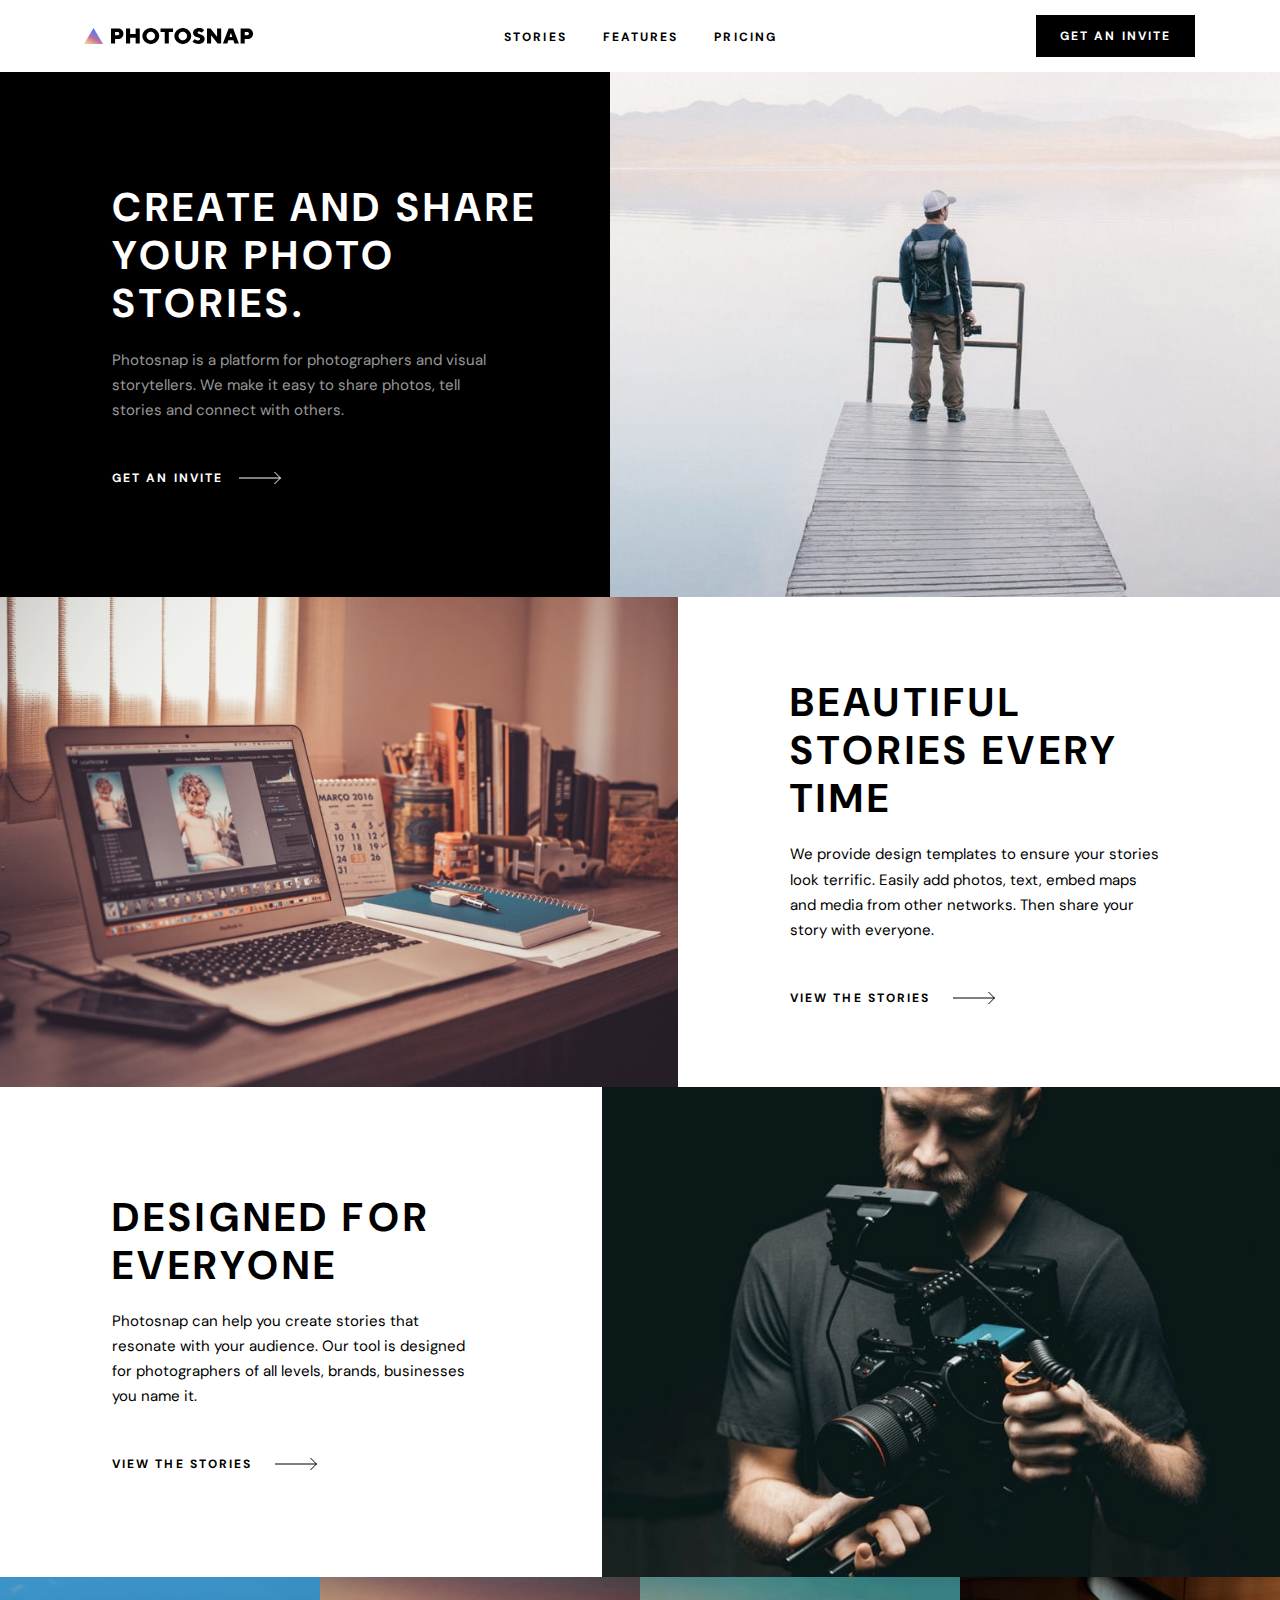
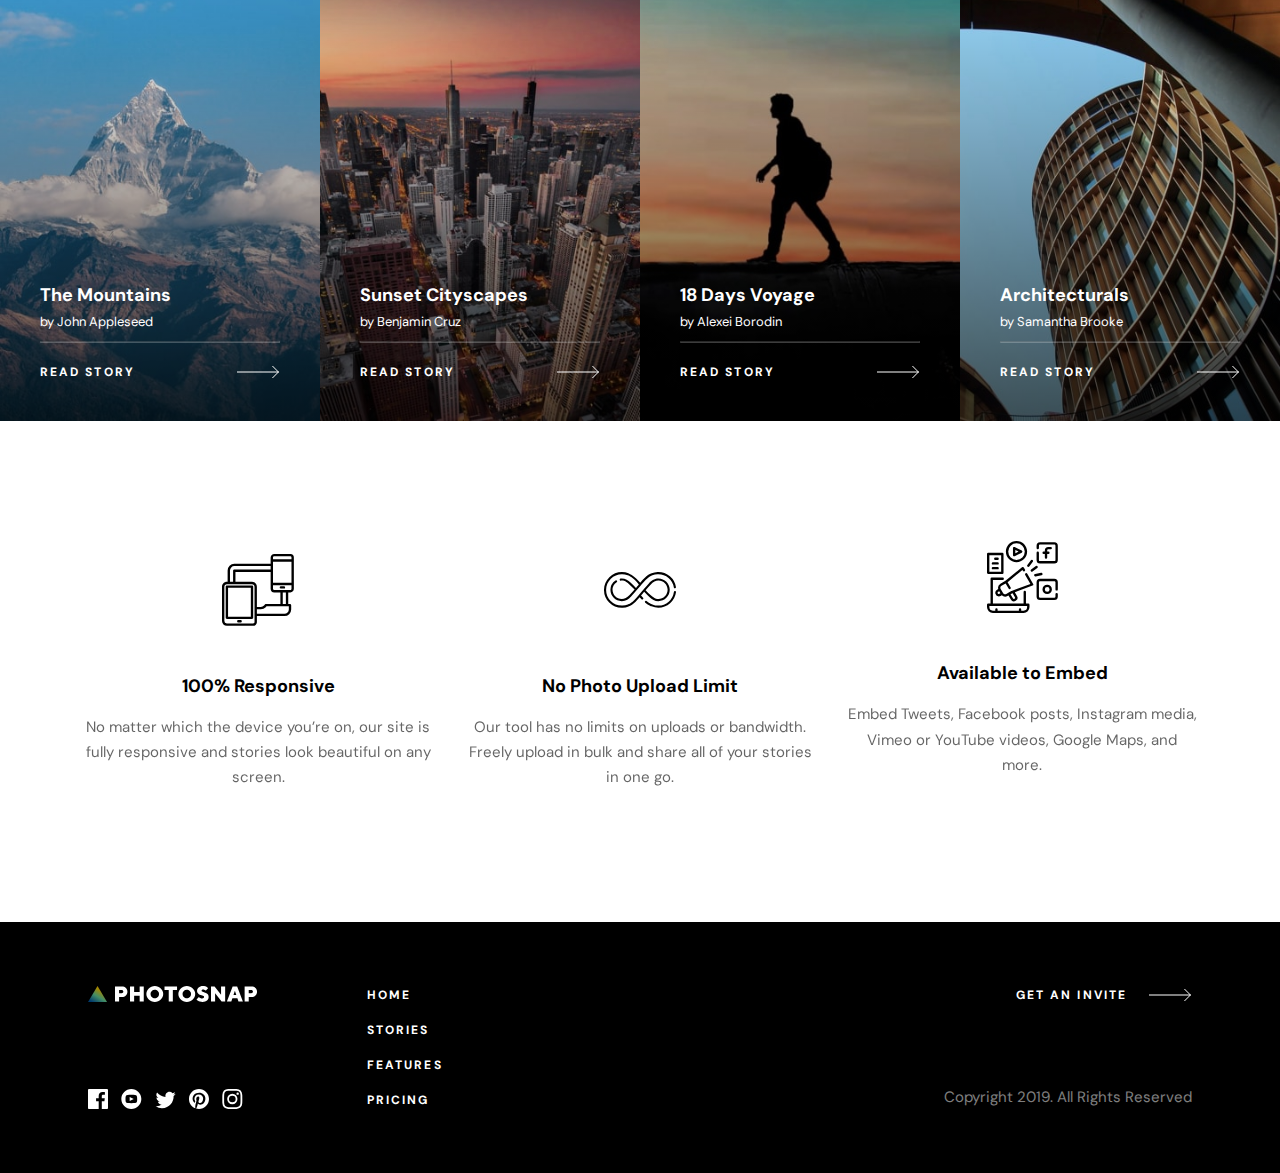
==== commit fd4dd546: "Accessibility Improvement [HTML]" ====
--- a/index.html
+++ b/index.html
@@ -169,6 +169,7 @@
       </section>
 
       <section class="stories-section">
+        <h2 class="visually-hidden">Stories</h2>
         <figure class="stories-section__figure stories-section__figure--one">
           <picture class="stories-section__picture section__picture">
             <source
@@ -277,6 +278,7 @@
       </section>
 
       <section class="features-section">
+        <h2 class="visually-hidden">Features</h2>
         <ul class="features-section__list">
           <li class="features-section__item features-section__item--one">
             <img
--- a/css/style.css
+++ b/css/style.css
@@ -99,6 +99,8 @@
   --Tertiary-Color: hsl(0, 0%, 100%);
 
   --Primary-Accent: hsla(0, 0%, 0%, 0.1);
+
+  --Transition: 0.8s all;
 }
 
 /* *********************** */
@@ -317,6 +319,12 @@
   letter-spacing: 0.16rem;
   text-transform: uppercase;
   color: var(--Primary-Color);
+
+  transition: var(--Transition);
+}
+
+.header__nav-menu-link:hover {
+  opacity: 0.3;
 }
 
 .button {
@@ -330,10 +338,17 @@
   color: var(--Tertiary-Color);
 
   background: var(--Primary-Color);
+
+  transition: var(--Transition);
 }
 
 .header__nav-menu-btn {
   padding: 0.88rem 3.75rem;
+}
+
+.header__nav-menu-btn:hover {
+  color: var(--Primary-Color);
+  background: var(--Secondary-Color);
 }
 
 .disable-scroll::before {
@@ -505,6 +520,26 @@
   margin-top: 21px;
 }
 
+.link__text {
+  position: relative;
+}
+
+.link__text::before {
+  content: "";
+  position: absolute;
+  left: 0;
+  bottom: -4px;
+  width: 0;
+  height: 2px;
+
+  background: var(--Tertiary-Color);
+  transition: width 0.4s ease-out;
+}
+
+.link__text:hover::before {
+  width: 100%;
+}
+
 @media (min-width: 46.88rem) {
   .intro-section {
     grid-template-areas: "content picture";
@@ -561,7 +596,7 @@
   }
 
   .intro-section__content {
-    padding: 5.57rem 3.38rem 4.5rem 7rem;
+    padding: 73.12px 54.08px 72px 112px;
   }
 
   .intro-section__content-stories {
@@ -642,7 +677,7 @@
   .benefits-section__content {
     max-width: 38.13rem;
 
-    padding: 6.25rem 1.5rem 4.44rem 7rem;
+    padding: 73px 120px 71.04px 112px;
   }
 
   .benefits-section__text {
@@ -1011,10 +1046,18 @@
   padding: 0.75rem 2.56rem;
 
   background: var(--Primary-Color);
+
+  transition: var(--Transition);
 }
 
 .plans-section__btn--gray {
-  background: hsl(0, 0%, 96%);
+  background: var(--Tertiary-Color);
+}
+
+.plans-section__btn:hover,
+.plans-section__btn--gray:hover {
+  color: var(--Primary-Color);
+  background: var(--Secondary-Color);
 }
 
 @media (min-width: 46.88em) {
@@ -1342,6 +1385,31 @@
   margin-bottom: 48.08px;
 }
 
+.footer__social-list svg {
+  fill: var(--Tertiary-Color);
+  transition: var(--Transition);
+}
+
+.icon--facebook:is(:hover, :focus-visible) {
+  fill: url(#facebook__gradient);
+}
+
+.icon--youtube:is(:hover, :focus-visible) {
+  fill: url(#youtube__gradient);
+}
+
+.icon--twitter:is(:hover, :focus-visible) {
+  fill: url(#twitter__gradient);
+}
+
+.icon--pinterest:is(:hover, :focus-visible) {
+  fill: url(#pinterest__gradient);
+}
+
+.icon--instagram:is(:hover, :focus-visible) {
+  fill: url(#instagram__gradient);
+}
+
 .footer__nav {
   grid-area: footer__nav;
 }
@@ -1363,6 +1431,12 @@
   font-weight: 700;
   letter-spacing: 0.13rem;
   text-transform: uppercase;
+
+  transition: var(--Transition);
+}
+
+.footer__nav-list li:hover {
+  opacity: 0.3;
 }
 
 .footer__content-container--two {
@@ -1375,6 +1449,10 @@
 .footer__link {
   justify-content: center;
   gap: 1.38rem;
+}
+
+.footer__link:hover {
+  text-decoration: underline;
 }
 
 .footer__copyright {
@@ -1429,7 +1507,7 @@
 
 @media (min-width: 62.5rem) {
   .footer {
-    padding: 64px 40px 44px 40px;
+    padding: 64px 40px 64px 40px;
   }
 
   .footer__content-container--one {
@@ -1451,3 +1529,7 @@
     margin-bottom: 0;
   }
 }
+
+td img {
+  margin: 0 auto;
+}
